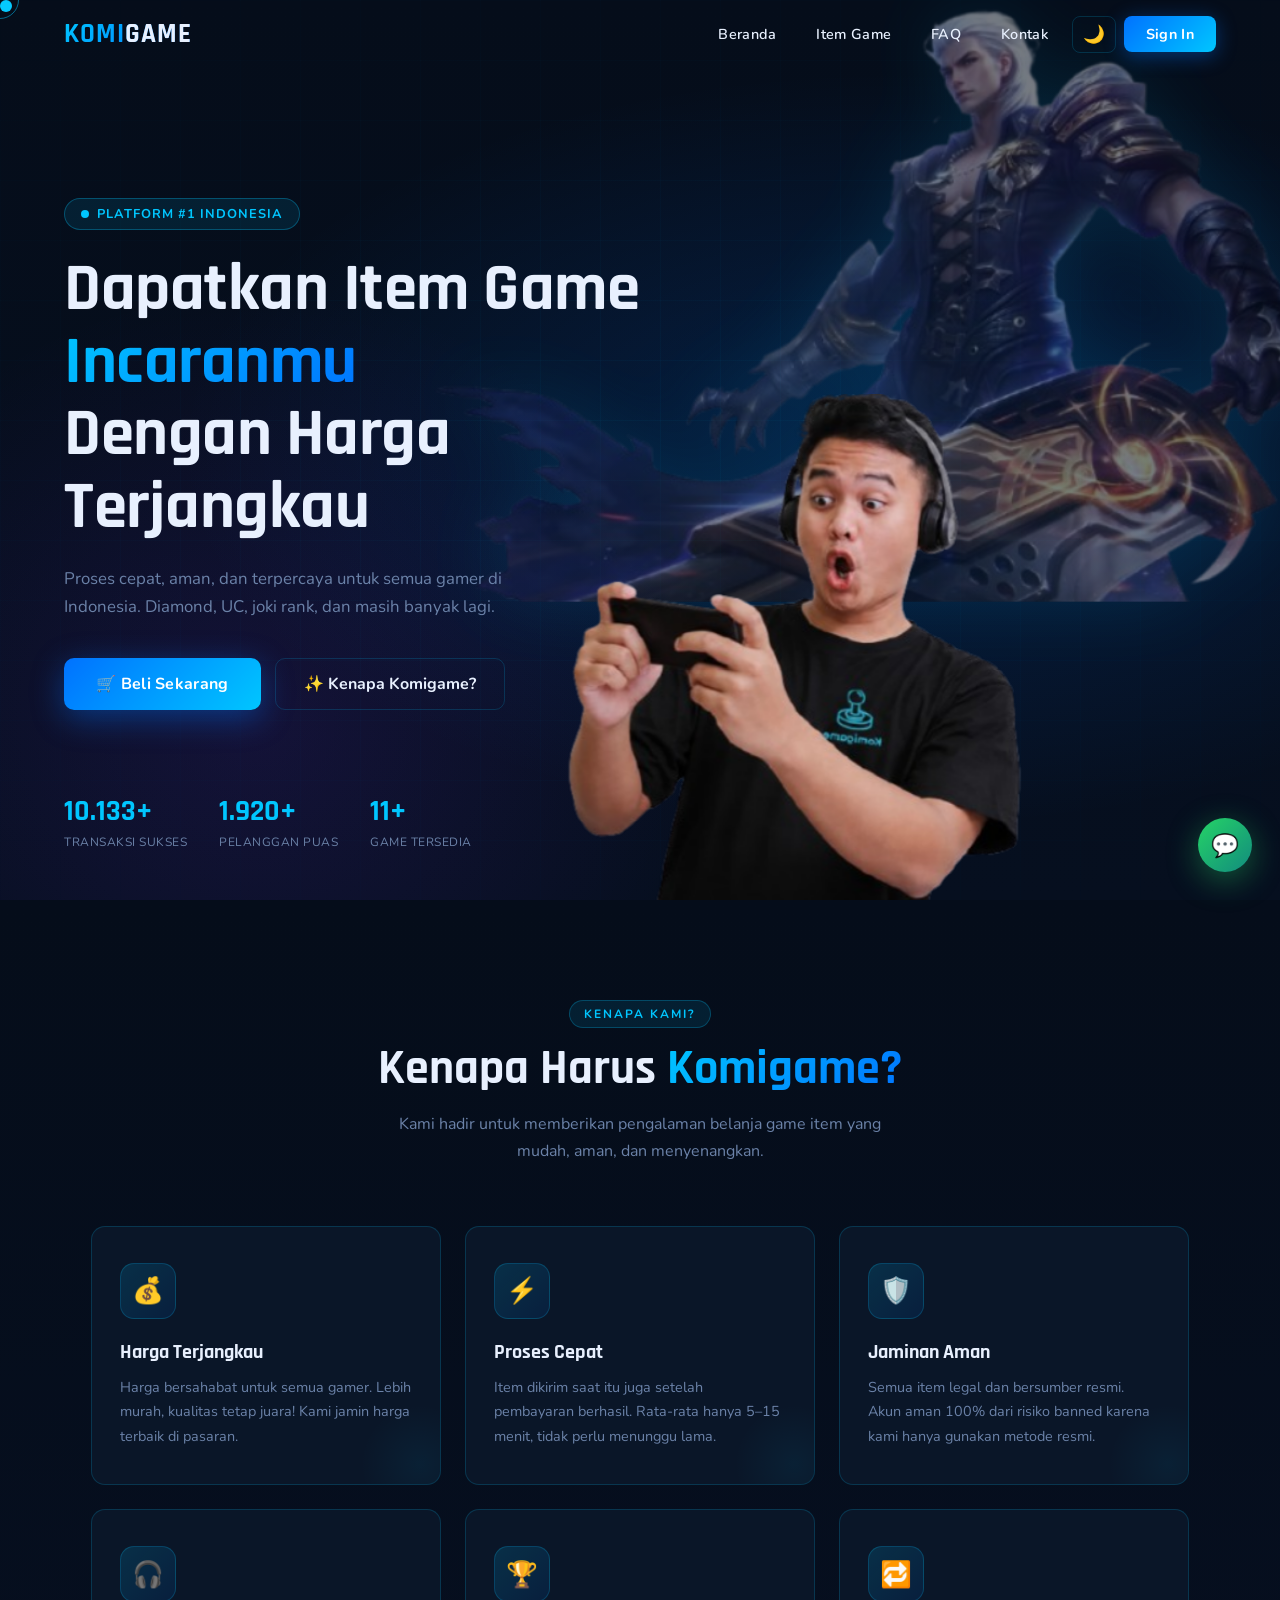
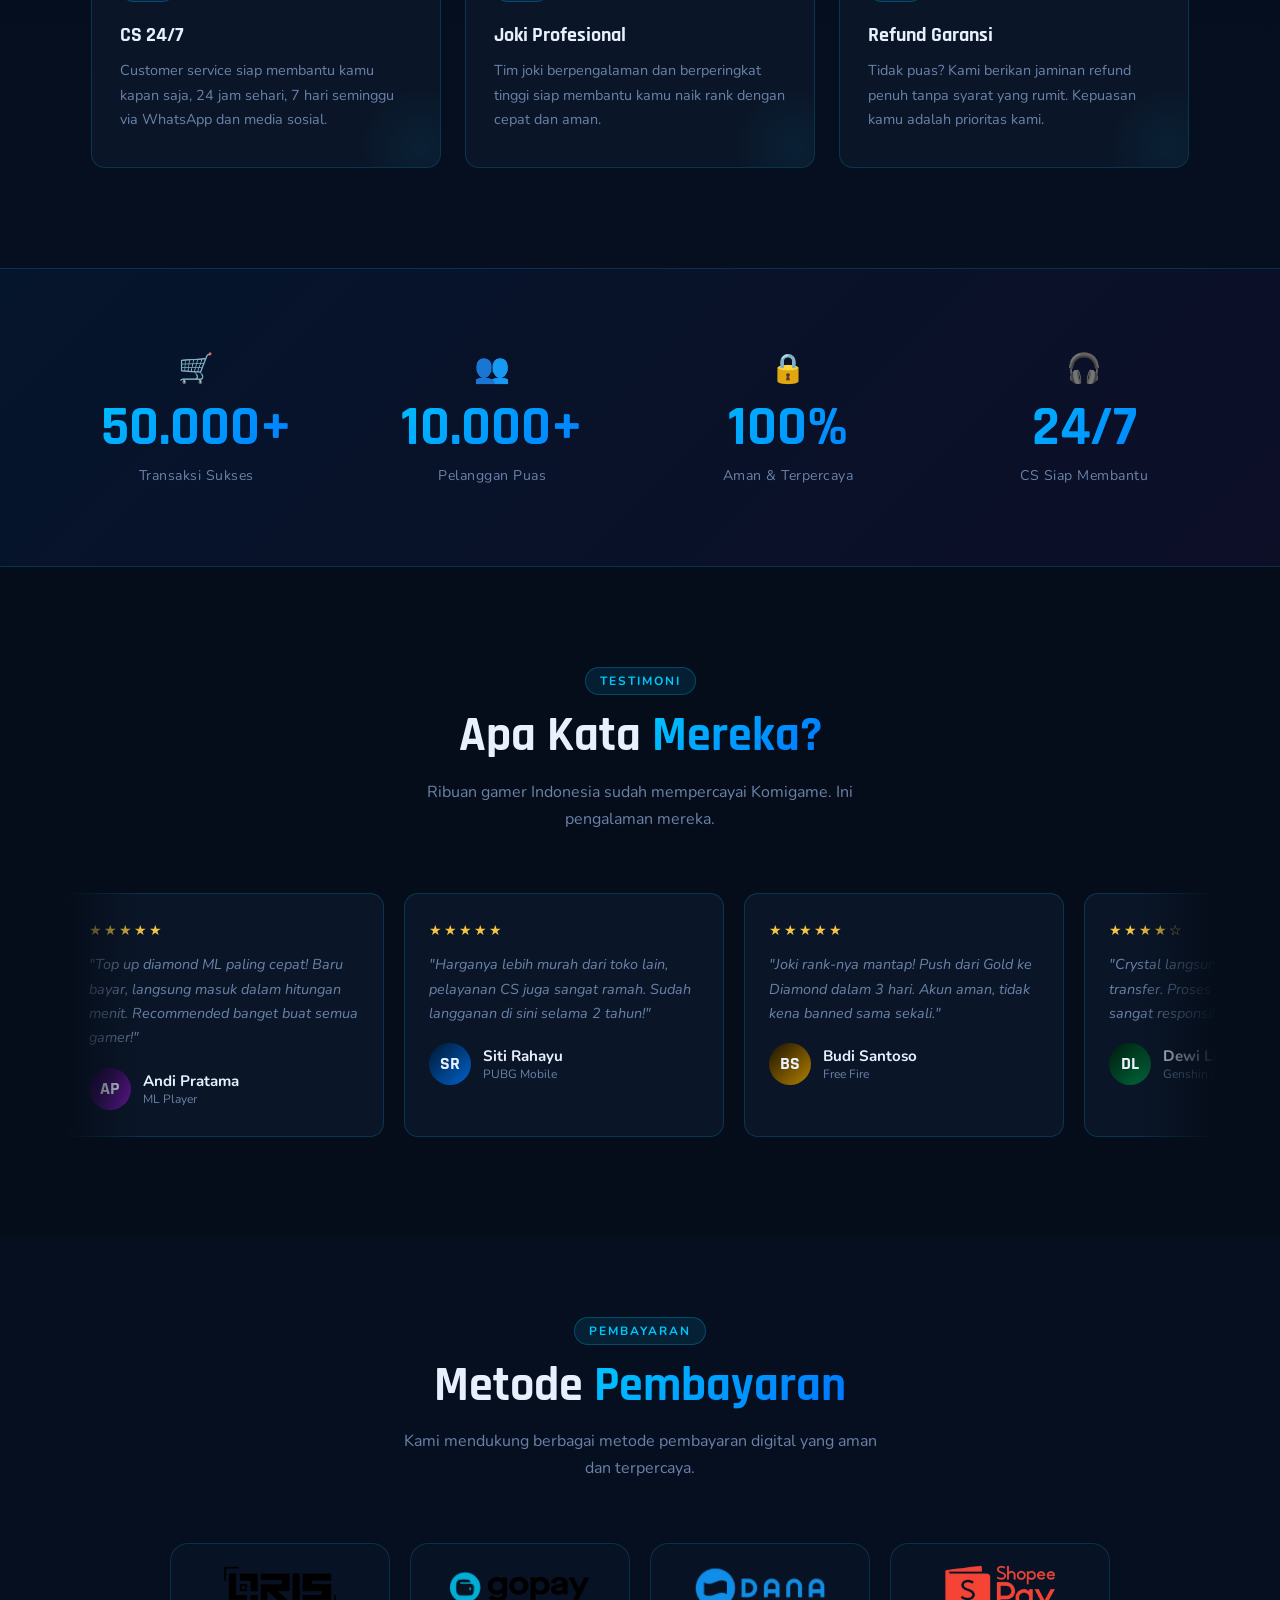
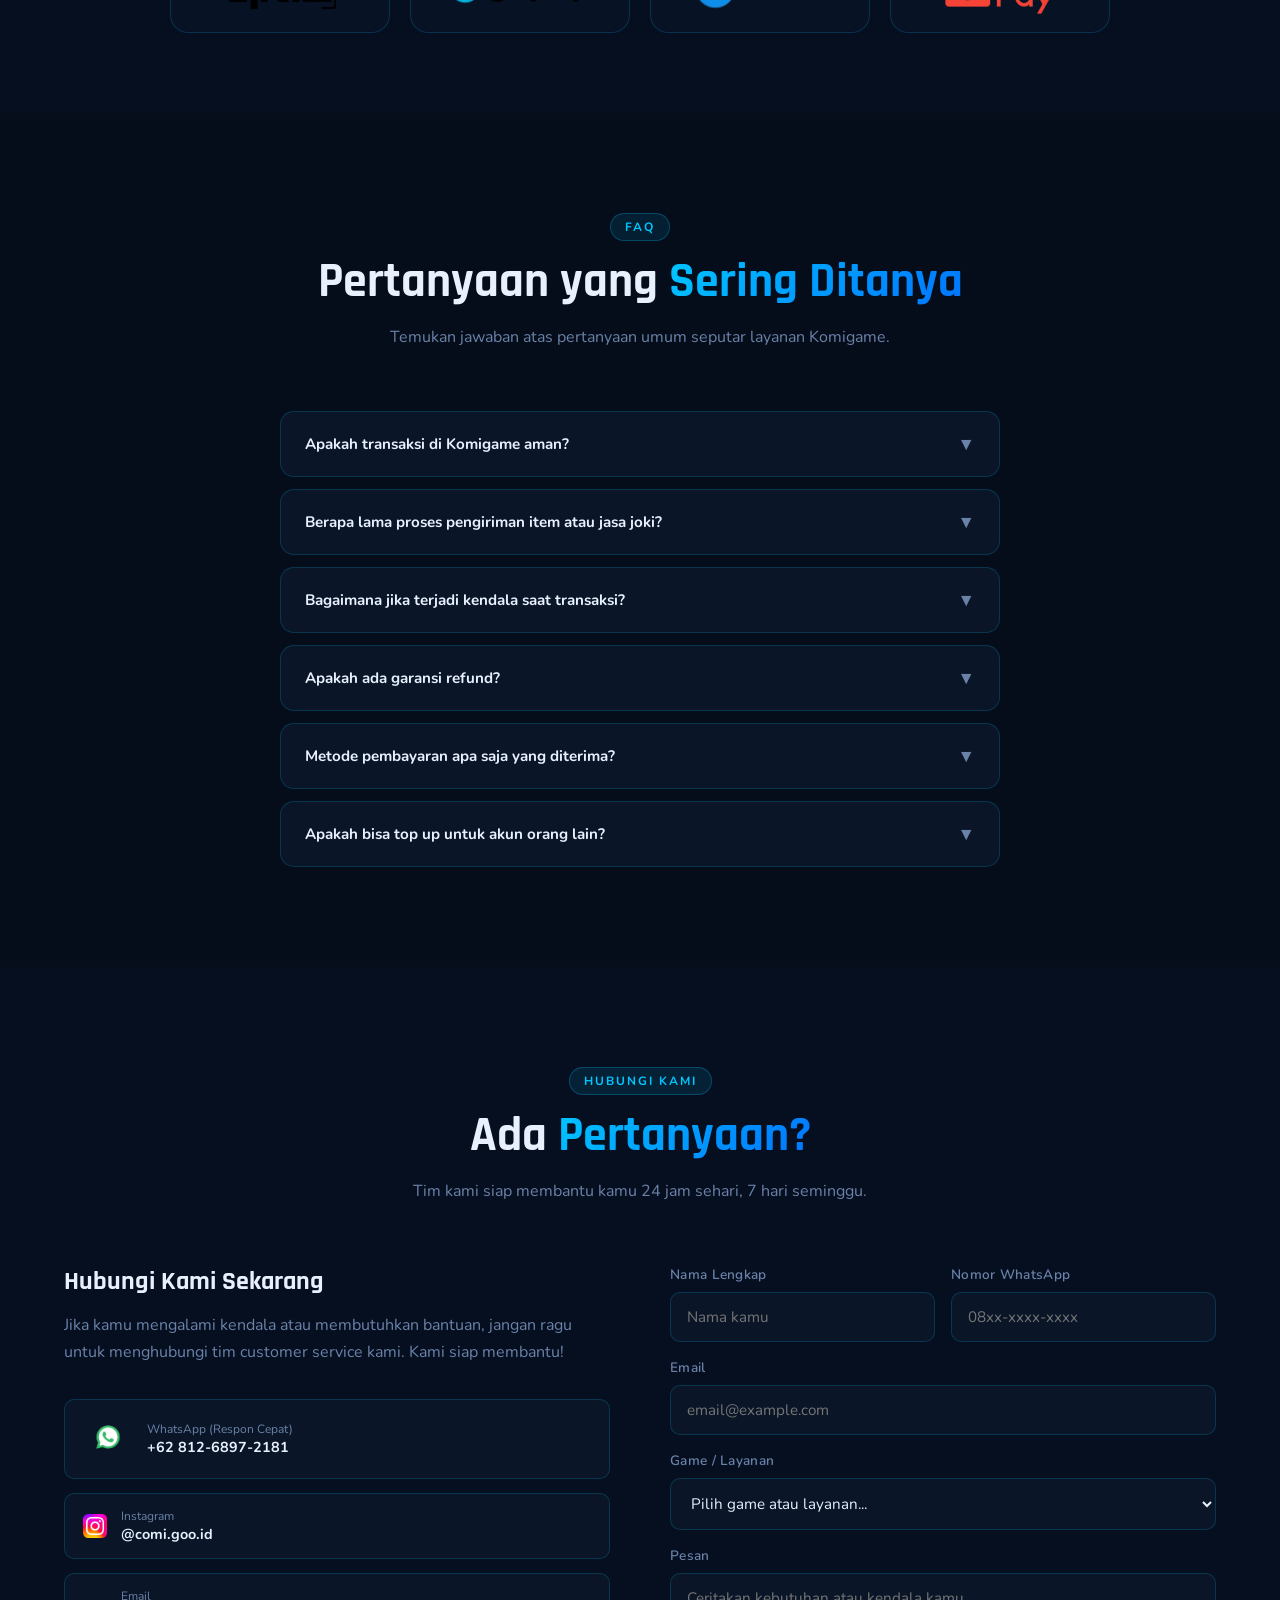
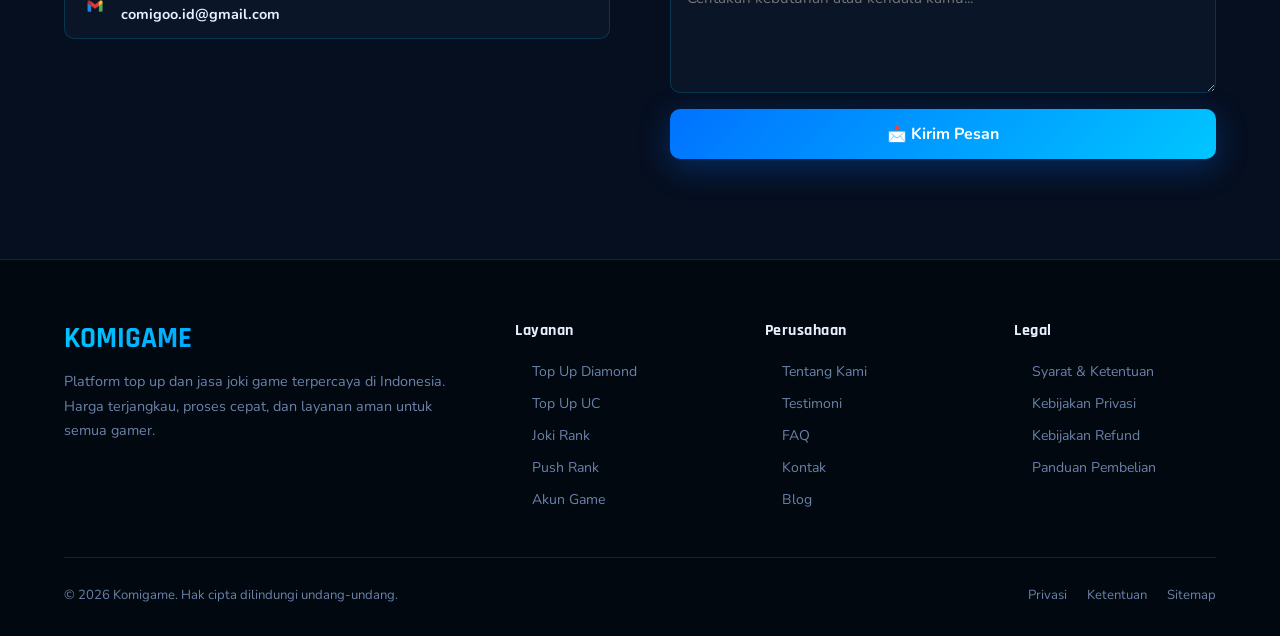
==== index.html @ a3c8cf4b "Add files via upload" ====
<!DOCTYPE html>
<html lang="id" data-theme="dark">
<head>
  <meta charset="UTF-8">
  <meta name="viewport" content="width=device-width, initial-scale=1.0">
  <title>Komigame — Item Game & Joki Terpercaya</title>
  <link rel="preconnect" href="https://fonts.googleapis.com">
  <link href="https://fonts.googleapis.com/css2?family=Rajdhani:wght@400;500;600;700&family=Nunito:wght@300;400;600;700;800&display=swap" rel="stylesheet">
  <link rel="stylesheet" href="style.css">
</head>
<body>

<!-- ─── LOADING SCREEN ─────────────────────────── -->
<div id="loader">
  <div class="loader-logo">KOMIGAME</div>
  <div class="loader-bar"><div class="loader-fill"></div></div>
  <p style="color:var(--text-muted);font-size:.8rem;letter-spacing:1px;">LOADING...</p>
</div>

<!-- ─── CUSTOM CURSOR ──────────────────────────── -->
<div class="cursor" id="cursor"></div>
<div class="cursor-ring" id="cursorRing"></div>

<!-- ─── NAVBAR ─────────────────────────────────── -->
<nav id="navbar">
  <a href="#hero" class="nav-brand">
    KOMI<span style="-webkit-text-fill-color:var(--text-primary)">GAME</span>
  </a>

  <!-- Desktop links -->
  <div class="nav-links">
    <a href="#hero">Beranda</a>
    <a href="#games">Item Game</a>
    <a href="#faq">FAQ</a>
    <a href="#contact">Kontak</a>
    <button class="theme-btn" id="themeBtn" title="Toggle tema">🌙</button>
    <a href="#contact" class="btn-nav">Sign In</a>
  </div>

  <!-- Mobile controls -->
  <div style="display:flex;align-items:center;gap:10px;">
    <button class="theme-btn" id="themeBtnMobile" style="display:none" title="Toggle tema">🌙</button>
    <button class="nav-toggle" id="navToggle" aria-label="Buka menu">
      <span></span>
      <span></span>
      <span></span>
    </button>
  </div>
</nav>

<!-- Mobile menu -->
<div class="mobile-menu" id="mobileMenu">
  <a href="#hero"    onclick="closeMobile()">Beranda</a>
  <a href="#games"   onclick="closeMobile()">Item Game</a>
  <a href="#faq"     onclick="closeMobile()">FAQ</a>
  <a href="#contact" onclick="closeMobile()">Kontak</a>
  <a href="#contact" onclick="closeMobile()" style="color:var(--accent);font-weight:800;">Sign In →</a>
</div>

<!-- ─── HERO ────────────────────────────────────── -->
<section id="hero">
  <div class="hero-bg"></div>
  <div class="hero-grid"></div>
  <div class="hero-particles" id="particles"></div>

  <div class="hero-content">
    <div class="hero-badge">Platform #1 Indonesia</div>
    <h1 class="hero-title">
      Dapatkan Item Game<br>
      <span class="line-accent">Incaranmu</span><br>
      Dengan Harga Terjangkau
    </h1>
    <p class="hero-desc">
      Proses cepat, aman, dan terpercaya untuk semua gamer di Indonesia.
      Diamond, UC, joki rank, dan masih banyak lagi.
    </p>
    <div class="hero-cta">
      <a href="#games"    class="btn-primary">🛒 Beli Sekarang</a>
      <a href="#features" class="btn-outline">✨ Kenapa Komigame?</a>
    </div>
  </div>

</div>

  <div class="hero-circle"></div>

  <!-- Hero Character -->
  <img src="artist_hero.png"
       alt="Hero Character"
       class="hero-character">

  <!-- Player -->
  <img src="hero_player.png"
       alt="Gaming Player"
       class="hero-player">

</div>

  <div class="hero-stats">
    <div class="hero-stat-item">
      <span class="hero-stat-num" id="cnt1">0</span>
      <span class="hero-stat-lbl">Transaksi Sukses</span>
    </div>
    <div class="hero-stat-item">
      <span class="hero-stat-num" id="cnt2">0</span>
      <span class="hero-stat-lbl">Pelanggan Puas</span>
    </div>
    <div class="hero-stat-item">
      <span class="hero-stat-num" id="cnt3">0</span>
      <span class="hero-stat-lbl">Game Tersedia</span>
    </div>
  </div>
</section>

<!-- ─── FEATURES ────────────────────────────────── -->
<section id="features">
  <div class="section-header reveal">
    <div class="section-tag">Kenapa Kami?</div>
    <h2 class="section-title">Kenapa Harus <span class="accent-word">Komigame?</span></h2>
    <p class="section-sub">Kami hadir untuk memberikan pengalaman belanja game item yang mudah, aman, dan menyenangkan.</p>
  </div>

  <div class="features-grid">
    <div class="feature-card reveal reveal-delay-1">
      <div class="feature-icon">💰</div>
      <h3>Harga Terjangkau</h3>
      <p>Harga bersahabat untuk semua gamer. Lebih murah, kualitas tetap juara! Kami jamin harga terbaik di pasaran.</p>
      <div class="card-glow"></div>
    </div>
    <div class="feature-card reveal reveal-delay-2">
      <div class="feature-icon">⚡</div>
      <h3>Proses Cepat</h3>
      <p>Item dikirim saat itu juga setelah pembayaran berhasil. Rata-rata hanya 5–15 menit, tidak perlu menunggu lama.</p>
      <div class="card-glow"></div>
    </div>
    <div class="feature-card reveal reveal-delay-3">
      <div class="feature-icon">🛡️</div>
      <h3>Jaminan Aman</h3>
      <p>Semua item legal dan bersumber resmi. Akun aman 100% dari risiko banned karena kami hanya gunakan metode resmi.</p>
      <div class="card-glow"></div>
    </div>
    <div class="feature-card reveal reveal-delay-1">
      <div class="feature-icon">🎧</div>
      <h3>CS 24/7</h3>
      <p>Customer service siap membantu kamu kapan saja, 24 jam sehari, 7 hari seminggu via WhatsApp dan media sosial.</p>
      <div class="card-glow"></div>
    </div>
    <div class="feature-card reveal reveal-delay-2">
      <div class="feature-icon">🏆</div>
      <h3>Joki Profesional</h3>
      <p>Tim joki berpengalaman dan berperingkat tinggi siap membantu kamu naik rank dengan cepat dan aman.</p>
      <div class="card-glow"></div>
    </div>
    <div class="feature-card reveal reveal-delay-3">
      <div class="feature-icon">🔁</div>
      <h3>Refund Garansi</h3>
      <p>Tidak puas? Kami berikan jaminan refund penuh tanpa syarat yang rumit. Kepuasan kamu adalah prioritas kami.</p>
      <div class="card-glow"></div>
    </div>
  </div>
</section>
<!-- ─── STATS ────────────────────────────────────── -->
<section id="stats">
  <div class="stats-grid">
    <div class="stat-item reveal">
      <span class="stat-icon">🛒</span>
      <span class="stat-num">50.000+</span>
      <span class="stat-lbl">Transaksi Sukses</span>
    </div>
    <div class="stat-item reveal reveal-delay-1">
      <span class="stat-icon">👥</span>
      <span class="stat-num">10.000+</span>
      <span class="stat-lbl">Pelanggan Puas</span>
    </div>
    <div class="stat-item reveal reveal-delay-2">
      <span class="stat-icon">🔒</span>
      <span class="stat-num">100%</span>
      <span class="stat-lbl">Aman & Terpercaya</span>
    </div>
    <div class="stat-item reveal reveal-delay-3">
      <span class="stat-icon">🎧</span>
      <span class="stat-num">24/7</span>
      <span class="stat-lbl">CS Siap Membantu</span>
    </div>
  </div>
</section>

<!-- ─── TESTIMONIALS ─────────────────────────────── -->
<section id="testimonials">
  <div class="section-header reveal">
    <div class="section-tag">Testimoni</div>
    <h2 class="section-title">Apa Kata <span class="accent-word">Mereka?</span></h2>
    <p class="section-sub">Ribuan gamer Indonesia sudah mempercayai Komigame. Ini pengalaman mereka.</p>
  </div>
  <div class="testi-track-wrap reveal">
    <div class="testi-track" id="testiTrack"></div>
  </div>
</section>

<!-- ─── PAYMENT ──────────────────────────────────── -->
<section id="payment">
  <div class="section-header reveal">
    <div class="section-tag">Pembayaran</div>
    <h2 class="section-title">Metode <span class="accent-word">Pembayaran</span></h2>
    <p class="section-sub">Kami mendukung berbagai metode pembayaran digital yang aman dan terpercaya.</p>
  </div>
  <div class="payment-grid reveal">

    <div class="payment-item">
        <img src="qris.png" alt="QRIS">
    </div>

    <div class="payment-item">
        <img src="gopay.png" alt="GoPay">
    </div>

    <div class="payment-item">
        <img src="dana.png" alt="DANA">
    </div>

    <div class="payment-item">
        <img src="shopee.png" alt="ShopeePay">
    </div>

</div>
</section>

<!-- ─── FAQ ──────────────────────────────────────── -->
<section id="faq">
  <div class="section-header reveal">
    <div class="section-tag">FAQ</div>
    <h2 class="section-title">Pertanyaan yang <span class="accent-word">Sering Ditanya</span></h2>
    <p class="section-sub">Temukan jawaban atas pertanyaan umum seputar layanan Komigame.</p>
  </div>
  <div class="faq-list reveal" id="faqList"></div>
</section>

<!-- ─── CONTACT ───────────────────────────────────── -->
<section id="contact">
  <div class="section-header reveal">
    <div class="section-tag">Hubungi Kami</div>
    <h2 class="section-title">Ada <span class="accent-word">Pertanyaan?</span></h2>
    <p class="section-sub">Tim kami siap membantu kamu 24 jam sehari, 7 hari seminggu.</p>
  </div>

  <div class="contact-wrap reveal">
    <div class="contact-info">
      <h3>Hubungi Kami Sekarang</h3>
      <p>Jika kamu mengalami kendala atau membutuhkan bantuan, jangan ragu untuk menghubungi tim customer service kami. Kami siap membantu!</p>
      <div class="contact-methods">
        <a href="https://wa.me/6281268972181" class="contact-method" target="_blank" rel="noopener">
          <div class="contact-method-icon">
            <img src="whatsapp.png" alt="WhatsApp">
        </div>
          <div class="contact-method-info">
            <span class="cm-lbl">WhatsApp (Respon Cepat)</span>
            <span class="cm-val">+62 812-6897-2181</span>
          </div>
        </a>
        <a href="https://instagram.com/comi.goo.id" class="contact-method" target="_blank" rel="noopener">
          <div class="contact-method-icon">
            <img src="insta.png" alt="insta">
        </div>
          <div class="contact-method-info">
            <span class="cm-lbl">Instagram</span>
            <span class="cm-val">@comi.goo.id</span>
          </div>
        </a>
        <a href="mailto:comigoo.id@gmail.com" class="contact-method">
          <div class="contact-method-icon">
            <img src="email.png" alt="insta">
        </div>
          <div class="contact-method-info">
            <span class="cm-lbl">Email</span>
            <span class="cm-val">comigoo.id@gmail.com</span>
          </div>
        </a>
      </div>
    </div>

    <form class="contact-form" id="contactForm" onsubmit="submitForm(event)">
      <div class="form-row">
        <div class="form-group">
          <label>Nama Lengkap</label>
          <input type="text" placeholder="Nama kamu" required>
        </div>
        <div class="form-group">
          <label>Nomor WhatsApp</label>
          <input type="tel" placeholder="08xx-xxxx-xxxx">
        </div>
      </div>
      <div class="form-group">
        <label>Email</label>
        <input type="email" placeholder="email@example.com" required>
      </div>
      <div class="form-group">
        <label>Game / Layanan</label>
        <select>
          <option value="">Pilih game atau layanan...</option>
          <option>Mobile Legends — Diamond</option>
          <option>PUBG Mobile — UC</option>
          <option>Free Fire — Diamond</option>
          <option>Genshin Impact — Crystal</option>
          <option>Valorant — VP</option>
          <option>Joki Rank</option>
          <option>Lainnya</option>
        </select>
      </div>
      <div class="form-group">
        <label>Pesan</label>
        <textarea placeholder="Ceritakan kebutuhan atau kendala kamu..."></textarea>
      </div>
      <button type="submit" class="form-submit">📩 Kirim Pesan</button>
      <div class="form-success" id="formSuccess">
        ✅ Pesan berhasil dikirim! Tim kami akan segera menghubungi kamu.
      </div>
    </form>
  </div>
</section>

<!-- ─── FOOTER ───────────────────────────────────── -->
<footer>
  <div class="footer-grid">
    <div>
      <span class="footer-brand-name">KOMIGAME</span>
      <p class="footer-desc">Platform top up dan jasa joki game terpercaya di Indonesia. Harga terjangkau, proses cepat, dan layanan aman untuk semua gamer.</p>
    </div>
    <div class="footer-col">
      <h4>Layanan</h4>
      <ul>
        <li><a href="#games">Top Up Diamond</a></li>
        <li><a href="#games">Top Up UC</a></li>
        <li><a href="#games">Joki Rank</a></li>
        <li><a href="#games">Push Rank</a></li>
        <li><a href="#games">Akun Game</a></li>
      </ul>
    </div>
    <div class="footer-col">
      <h4>Perusahaan</h4>
      <ul>
        <li><a href="#features">Tentang Kami</a></li>
        <li><a href="#testimonials">Testimoni</a></li>
        <li><a href="#faq">FAQ</a></li>
        <li><a href="#contact">Kontak</a></li>
        <li><a href="#">Blog</a></li>
      </ul>
    </div>
    <div class="footer-col">
      <h4>Legal</h4>
      <ul>
        <li><a href="#">Syarat & Ketentuan</a></li>
        <li><a href="#">Kebijakan Privasi</a></li>
        <li><a href="#">Kebijakan Refund</a></li>
        <li><a href="#">Panduan Pembelian</a></li>
      </ul>
    </div>
  </div>
  <div class="footer-bottom">
    <p class="footer-copy">© 2026 Komigame. Hak cipta dilindungi undang-undang.</p>
    <div class="footer-legal">
      <a href="#">Privasi</a>
      <a href="#">Ketentuan</a>
      <a href="#">Sitemap</a>
    </div>
  </div>
</footer>

<!-- ─── FLOAT WA BUTTON ──────────────────────────── -->
<a href="https://wa.me/621268972181" class="wa-float" target="_blank" rel="noopener" title="Chat WhatsApp">💬</a>

<script src="script.js"></script>
</body>
</html>
---- style.css ----
/* ─── RESET & BASE ─────────────────────────────── */
*, *::before, *::after { box-sizing: border-box; margin: 0; padding: 0; }
html { scroll-behavior: smooth; font-size: 16px; }

:root {
  --bg-base:      #050d1a;
  --bg-card:      #0a1628;
  --bg-glass:     rgba(10,22,40,0.72);
  --accent:       #00c6ff;
  --accent2:      #0072ff;
  --accent3:      #7b2ff7;
  --gold:         #f5c542;
  --text-primary: #e8f0fe;
  --text-muted:   #6b82a8;
  --border:       rgba(0,198,255,0.18);
  --radius:       14px;
  --nav-h:        68px;
  --shadow-glow:  0 0 40px rgba(0,198,255,0.18);
  --transition:   0.35s cubic-bezier(.4,0,.2,1);
}
[data-theme="light"] {
  --bg-base:      #e8f0fe;
  --bg-card:      #ffffff;
  --bg-glass:     rgba(255,255,255,0.8);
  --text-primary: #0a1628;
  --text-muted:   #4a5568;
  --border:       rgba(0,114,255,0.2);
}

body {
  background: var(--bg-base);
  color: var(--text-primary);
  font-family: 'Nunito', sans-serif;
  overflow-x: hidden;
  transition: background var(--transition), color var(--transition);
}

/* ─── LOADING SCREEN ───────────────────────────── */
#loader {
  position: fixed; inset: 0; z-index: 9999;
  background: var(--bg-base);
  display: flex; flex-direction: column;
  align-items: center; justify-content: center;
  gap: 20px;
  transition: opacity 0.6s ease, visibility 0.6s ease;
}
#loader.done { opacity: 0; visibility: hidden; }
.loader-logo {
  font-family: 'Rajdhani', sans-serif;
  font-size: 2.8rem; font-weight: 700;
  background: linear-gradient(135deg, var(--accent), var(--accent2), var(--accent3));
  -webkit-background-clip: text; -webkit-text-fill-color: transparent;
  letter-spacing: 2px;
}
.loader-bar { width: 200px; height: 3px; background: var(--border); border-radius: 99px; overflow: hidden; }
.loader-fill {
  height: 100%;
  background: linear-gradient(90deg, var(--accent2), var(--accent));
  border-radius: 99px;
  animation: fill-bar 1.8s ease forwards;
}
@keyframes fill-bar { from { width: 0; } to { width: 100%; } }

/* ─── CURSOR ───────────────────────────────────── */
.cursor {
  width: 12px; height: 12px;
  background: var(--accent);
  border-radius: 50%;
  position: fixed; top: 0; left: 0;
  pointer-events: none; z-index: 8888;
  transition: transform 0.15s ease;
  mix-blend-mode: screen;
}
.cursor-ring {
  width: 38px; height: 38px;
  border: 1.5px solid rgba(0,198,255,0.5);
  border-radius: 50%;
  position: fixed; top: 0; left: 0;
  pointer-events: none; z-index: 8887;
  transition: transform 0.4s ease, width 0.3s ease, height 0.3s ease;
}
@media (hover: none) { .cursor, .cursor-ring { display: none; } }

/* ─── NAVBAR ───────────────────────────────────── */
nav {
  position: fixed; top: 0; left: 0; right: 0;
  height: var(--nav-h); z-index: 1000;
  display: flex; align-items: center;
  padding: 0 5%;
  background: transparent;
  transition: background var(--transition), backdrop-filter var(--transition), box-shadow var(--transition);
}
nav.scrolled {
  background: var(--bg-glass);
  backdrop-filter: blur(20px);
  box-shadow: 0 1px 0 var(--border);
}
.nav-brand {
  font-family: 'Rajdhani', sans-serif;
  font-size: 1.7rem; font-weight: 700;
  background: linear-gradient(135deg, var(--accent), var(--accent2));
  -webkit-background-clip: text; -webkit-text-fill-color: transparent;
  text-decoration: none; letter-spacing: 1px; margin-right: auto;
}
.nav-links { display: flex; align-items: center; gap: 8px; }
.nav-links a {
  color: var(--text-primary); text-decoration: none;
  padding: 8px 16px; border-radius: 8px;
  font-weight: 600; font-size: .9rem; letter-spacing: .3px;
  transition: background var(--transition), color var(--transition);
}
.nav-links a:hover { background: rgba(0,198,255,0.1); color: var(--accent); }
.btn-nav {
  background: linear-gradient(135deg, var(--accent2), var(--accent));
  color: #fff !important; border-radius: 8px;
  padding: 8px 22px !important; font-weight: 700 !important;
  box-shadow: 0 4px 20px rgba(0,114,255,0.4);
  transition: transform var(--transition), box-shadow var(--transition) !important;
}
.btn-nav:hover { transform: translateY(-2px); box-shadow: 0 8px 30px rgba(0,114,255,0.5) !important; background: rgba(0,0,0,0) !important; }
.nav-toggle {
  display: none; flex-direction: column; gap: 5px;
  background: none; border: none; cursor: pointer; padding: 4px;
}
.nav-toggle span {
  width: 24px; height: 2px;
  background: var(--text-primary); border-radius: 2px;
  transition: transform var(--transition), opacity var(--transition);
}
.theme-btn {
  background: none; border: 1.5px solid var(--border);
  border-radius: 8px; cursor: pointer; padding: 7px 10px;
  color: var(--text-primary); font-size: 1.1rem;
  transition: border-color var(--transition), background var(--transition);
}
.theme-btn:hover { border-color: var(--accent); background: rgba(0,198,255,0.08); }
.mobile-menu {
  display: none; position: fixed;
  top: var(--nav-h); left: 0; right: 0;
  background: var(--bg-glass); backdrop-filter: blur(20px);
  border-bottom: 1px solid var(--border);
  flex-direction: column; padding: 16px 5%;
  gap: 4px; z-index: 999;
}
.mobile-menu.open { display: flex; }
.mobile-menu a {
  color: var(--text-primary); text-decoration: none;
  padding: 12px 16px; border-radius: 8px;
  font-weight: 600; font-size: .95rem;
  transition: background var(--transition), color var(--transition);
}
.mobile-menu a:hover { background: rgba(0,198,255,0.1); color: var(--accent); }

/* ─── HERO ─────────────────────────────────────── */
#hero {
  min-height: 100vh;
  display: flex; align-items: center;
  position: relative; overflow: hidden;
  padding: var(--nav-h) 5% 60px;
}
.hero-bg {
  position: absolute; inset: 0;
  background:
    radial-gradient(ellipse 80% 60% at 70% 50%, rgba(0,114,255,0.18) 0%, transparent 70%),
    radial-gradient(ellipse 60% 80% at 20% 80%, rgba(123,47,247,0.12) 0%, transparent 60%),
    linear-gradient(180deg, #050d1a 0%, #060f1f 100%);
  z-index: 0;
}
.hero-grid {
  position: absolute; inset: 0; z-index: 0;
  background-image:
    linear-gradient(rgba(0,198,255,0.04) 1px, transparent 1px),
    linear-gradient(90deg, rgba(0,198,255,0.04) 1px, transparent 1px);
  background-size: 60px 60px;
  mask-image: radial-gradient(ellipse 80% 70% at 50% 50%, black, transparent);
}
.hero-particles { position: absolute; inset: 0; z-index: 0; overflow: hidden; }
.hero-particles span {
  position: absolute; width: 2px; height: 2px;
  background: var(--accent); border-radius: 50%;
  animation: float-particle linear infinite;
  opacity: 0;
}
@keyframes float-particle {
  0%   { transform: translateY(100vh) translateX(0); opacity: 0; }
  10%  { opacity: 1; }
  90%  { opacity: 0.6; }
  100% { transform: translateY(-10vh) translateX(30px); opacity: 0; }
}
.hero-content {
  position: relative; z-index: 2;
  max-width: 600px;
  animation: slide-up 0.8s ease 2.2s both;
}
.hero-badge {
  display: inline-flex; align-items: center; gap: 8px;
  background: rgba(0,198,255,0.1); border: 1px solid rgba(0,198,255,0.3);
  border-radius: 99px; padding: 6px 16px;
  font-size: .8rem; font-weight: 700; letter-spacing: 1px;
  color: var(--accent); text-transform: uppercase; margin-bottom: 24px;
}
.hero-badge::before {
  content: ''; width: 8px; height: 8px;
  background: var(--accent); border-radius: 50%;
  animation: pulse-dot 2s infinite;
}
@keyframes pulse-dot {
  0%, 100% { box-shadow: 0 0 0 0 rgba(0,198,255,0.6); }
  50% { box-shadow: 0 0 0 6px rgba(0,198,255,0); }
}
.hero-title {
  font-family: 'Rajdhani', sans-serif;
  font-size: clamp(2.4rem, 6vw, 4.2rem);
  font-weight: 700; line-height: 1.08;
  margin-bottom: 20px; letter-spacing: -0.5px;
}
.hero-title .line-accent {
  background: linear-gradient(135deg, var(--accent), var(--accent2));
  -webkit-background-clip: text; -webkit-text-fill-color: transparent;
}
.hero-desc {
  color: var(--text-muted); font-size: 1.05rem;
  line-height: 1.7; margin-bottom: 36px; max-width: 480px;
}
.hero-cta { display: flex; gap: 14px; flex-wrap: wrap; }
.btn-primary {
  background: linear-gradient(135deg, var(--accent2), var(--accent));
  color: #fff; text-decoration: none; border: none; cursor: pointer;
  padding: 14px 32px; border-radius: 10px;
  font-weight: 700; font-size: 1rem; letter-spacing: .3px;
  display: inline-flex; align-items: center; gap: 8px;
  box-shadow: 0 8px 32px rgba(0,114,255,0.4);
  transition: transform var(--transition), box-shadow var(--transition);
  position: relative; overflow: hidden;
}
.btn-primary::after {
  content: ''; position: absolute; inset: 0;
  background: linear-gradient(135deg, rgba(255,255,255,0.15), transparent);
  opacity: 0; transition: opacity var(--transition);
}
.btn-primary:hover { transform: translateY(-3px); box-shadow: 0 16px 48px rgba(0,114,255,0.5); }
.btn-primary:hover::after { opacity: 1; }
.btn-outline {
  background: transparent; color: var(--text-primary); cursor: pointer;
  padding: 14px 28px; border-radius: 10px;
  font-weight: 700; font-size: 1rem; text-decoration: none;
  border: 1.5px solid var(--border);
  display: inline-flex; align-items: center; gap: 8px;
  transition: border-color var(--transition), background var(--transition), transform var(--transition);
}
.btn-outline:hover { border-color: var(--accent); background: rgba(0,198,255,0.08); transform: translateY(-2px); }
/* ─── HERO VISUAL ───────────────────────── */

.hero-visual{
    position:absolute;
    right:0;
    top:50%;
    transform:translateY(-50%);
    width:55%;
    height:100%;
    z-index:1;
    pointer-events:none;
}

/* CHARACTER BACKGROUND */
.hero-character{
    position:absolute;
    right:-120px;
    bottom:-10px;
    transform:translateY(-50%);
    width:1100px;
    opacity:.45;
    z-index:1;
            filter:
      drop-shadow(0 0 35px rgba(0,198,255,.25));

    animation:floatPlayer 4s ease-in-out infinite;
}

.hero-player{
    position:absolute;
    right:1px;
    bottom:0px;
    width:900px;
    z-index:5;
    transform: scaleX(-1);
}

/* GLOW */
.hero-visual::before{
    content:'';
    position:absolute;
    width:700px;
    height:700px;
    border-radius:50%;
    right:0;
    top:50%;
    transform:translateY(-50%);
    background:
      radial-gradient(circle,
      rgba(0,114,255,.2),
      transparent 70%);
}

/* ANIMATION */
@keyframes floatPlayer{
    0%,100%{
        transform:translateY(0);
    }
    50%{
        transform:translateY(-10px);
    }
}

@keyframes floatHero{
    0%,100%{
        transform:translateY(-50%);
    }
    50%{
        transform:translateY(calc(-50% - 10px));
    }
}
.hero-orb {
  width: min(520px, 50vw); height: min(520px, 50vw);
  border-radius: 50%;
  background: radial-gradient(circle at 35% 35%,
    rgba(0,198,255,0.22) 0%, rgba(0,114,255,0.12) 50%, transparent 75%);
  border: 1px solid rgba(0,198,255,0.12);
  position: relative; display: flex; align-items: center; justify-content: center;
}
.hero-orb::before, .hero-orb::after {
  content: ''; position: absolute; border-radius: 50%;
  border: 1px solid rgba(0,198,255,0.08);
  animation: spin linear infinite;
}
.hero-orb::before { inset: -30px; animation-duration: 20s; }
.hero-orb::after  { inset: -60px; animation-duration: 35s; animation-direction: reverse; }
@keyframes spin { to { transform: rotate(360deg); } }
@keyframes float-hero { 0%,100% { transform: translateY(-50%) translateY(0); } 50% { transform: translateY(-50%) translateY(-18px); } }
.hero-icon-center { font-size: clamp(4rem, 8vw, 7rem); }
.hero-stats {
  position: absolute; bottom: 48px; left: 5%;
  display: flex; gap: 32px; z-index: 2;
  animation: slide-up 0.8s ease 2.5s both;
}
.hero-stat-item { text-align: left; }
.hero-stat-num {
  font-family: 'Rajdhani', sans-serif;
  font-size: 1.8rem; font-weight: 700; color: var(--accent);
  display: block;
}
.hero-stat-lbl { color: var(--text-muted); font-size: .75rem; letter-spacing: .5px; text-transform: uppercase; }

/* ─── SECTION BASE ─────────────────────────────── */
section { padding: 100px 5%; }
.section-header { text-align: center; margin-bottom: 60px; }
.section-tag {
  display: inline-block; font-size: .75rem; font-weight: 700;
  letter-spacing: 2px; text-transform: uppercase;
  color: var(--accent); background: rgba(0,198,255,0.1);
  border: 1px solid rgba(0,198,255,0.25);
  padding: 5px 14px; border-radius: 99px; margin-bottom: 14px;
}
.section-title {
  font-family: 'Rajdhani', sans-serif;
  font-size: clamp(1.9rem, 4vw, 3rem);
  font-weight: 700; line-height: 1.15;
  margin-bottom: 14px;
}
.section-sub { color: var(--text-muted); font-size: 1rem; max-width: 500px; margin: 0 auto; line-height: 1.7; }
.accent-word {
  background: linear-gradient(135deg, var(--accent), var(--accent2));
  -webkit-background-clip: text; -webkit-text-fill-color: transparent;
}

/* ─── FEATURES ─────────────────────────────────── */
#features { background: linear-gradient(180deg, var(--bg-base) 0%, #060f20 100%); }
.features-grid { display: grid; grid-template-columns: repeat(auto-fit, minmax(260px, 350px)); gap: 24px;justify-content: center; }
.feature-card {
  background: var(--bg-card); border: 1px solid var(--border);
  border-radius: var(--radius); padding: 36px 28px;
  position: relative; overflow: hidden;
  transition: transform var(--transition), box-shadow var(--transition), border-color var(--transition);
  cursor: default;
}
.feature-card::before {
  content: ''; position: absolute;
  top: 0; left: 0; right: 0; height: 2px;
  background: linear-gradient(90deg, transparent, var(--accent), transparent);
  opacity: 0; transition: opacity var(--transition);
}
.feature-card:hover { transform: translateY(-8px); box-shadow: var(--shadow-glow); border-color: rgba(0,198,255,0.3); }
.feature-card:hover::before { opacity: 1; }
.feature-icon {
  width: 56px; height: 56px; border-radius: 14px;
  display: flex; align-items: center; justify-content: center;
  font-size: 1.6rem; margin-bottom: 20px;
  background: linear-gradient(135deg, rgba(0,198,255,0.15), rgba(0,114,255,0.1));
  border: 1px solid rgba(0,198,255,0.2);
}
.feature-card h3 { font-family: 'Rajdhani', sans-serif; font-size: 1.25rem; font-weight: 700; margin-bottom: 10px; }
.feature-card p { color: var(--text-muted); font-size: .9rem; line-height: 1.7; }
.feature-card .card-glow {
  position: absolute; bottom: -40px; right: -40px;
  width: 120px; height: 120px; border-radius: 50%;
  background: radial-gradient(circle, rgba(0,198,255,0.06), transparent 70%);
  pointer-events: none;
}

/* ─── GAMES / SERVICES ─────────────────────────── */
#games { background: #060f20; }
.games-grid { display: grid; grid-template-columns: repeat(auto-fill, minmax(200px, 1fr)); gap: 20px; }
.game-card {
  background: var(--bg-card); border: 1px solid var(--border);
  border-radius: var(--radius); overflow: hidden;
  transition: transform var(--transition), box-shadow var(--transition);
  cursor: pointer; position: relative;
}
.game-card:hover { transform: translateY(-6px) scale(1.02); box-shadow: 0 20px 60px rgba(0,0,0,0.5), 0 0 40px rgba(0,198,255,0.1); }
.game-thumb {
  height: 130px;
  display: flex; align-items: center; justify-content: center;
  font-size: 3.5rem; position: relative; overflow: hidden;
}
.game-card:nth-child(1) .game-thumb { background: linear-gradient(135deg, #1a0533, #6b1aa0); }
.game-card:nth-child(2) .game-thumb { background: linear-gradient(135deg, #001833, #0062cc); }
.game-card:nth-child(3) .game-thumb { background: linear-gradient(135deg, #1a1200, #b38000); }
.game-card:nth-child(4) .game-thumb { background: linear-gradient(135deg, #001a0c, #006b3c); }
.game-card:nth-child(5) .game-thumb { background: linear-gradient(135deg, #1a0000, #cc1a00); }
.game-card:nth-child(6) .game-thumb { background: linear-gradient(135deg, #00101a, #005c8a); }
.game-thumb-overlay {
  position: absolute; inset: 0;
  background: linear-gradient(180deg, transparent 50%, rgba(0,0,0,0.6));
}
.game-badge {
  position: absolute; top: 10px; right: 10px;
  background: linear-gradient(135deg, var(--accent2), var(--accent));
  color: #fff; font-size: .65rem; font-weight: 800;
  padding: 3px 8px; border-radius: 5px; letter-spacing: .5px; text-transform: uppercase;
}
.game-info { padding: 16px 18px 18px; }
.game-name { font-family: 'Rajdhani', sans-serif; font-size: 1.05rem; font-weight: 700; margin-bottom: 6px; }
.game-meta { display: flex; justify-content: space-between; align-items: center; }
.game-type { color: var(--text-muted); font-size: .78rem; }
.game-price { color: var(--accent); font-weight: 700; font-size: .85rem; }

/* ─── STATS ─────────────────────────────────────── */
#stats {
  padding: 80px 5%;
  background: linear-gradient(135deg, rgba(0,114,255,0.08) 0%, rgba(123,47,247,0.06) 100%);
  border-top: 1px solid var(--border); border-bottom: 1px solid var(--border);
}
.stats-grid { display: grid; grid-template-columns: repeat(auto-fit, minmax(180px, 1fr)); gap: 32px; }
.stat-item { text-align: center; }
.stat-num {
  font-family: 'Rajdhani', sans-serif;
  font-size: clamp(2.2rem, 5vw, 3.5rem);
  font-weight: 700;
  background: linear-gradient(135deg, var(--accent), var(--accent2));
  -webkit-background-clip: text; -webkit-text-fill-color: transparent;
  display: block; line-height: 1; margin-bottom: 8px;
}
.stat-lbl { color: var(--text-muted); font-size: .88rem; letter-spacing: .5px; }
.stat-icon { font-size: 1.8rem; margin-bottom: 12px; display: block; }

/* ─── TESTIMONIALS ─────────────────────────────── */
#testimonials { background: var(--bg-base); }
.testi-track-wrap { overflow: hidden; position: relative; }
.testi-track-wrap::before, .testi-track-wrap::after {
  content: ''; position: absolute; top: 0; bottom: 0; width: 80px; z-index: 2; pointer-events: none;
}
.testi-track-wrap::before { left: 0; background: linear-gradient(90deg, var(--bg-base), transparent); }
.testi-track-wrap::after  { right: 0; background: linear-gradient(270deg, var(--bg-base), transparent); }
.testi-track {
  display: flex; gap: 20px;
  animation: scroll-testi 38s linear infinite;
  width: max-content;
}
.testi-track:hover { animation-play-state: paused; }
@keyframes scroll-testi { from { transform: translateX(0); } to { transform: translateX(-50%); } }
.testi-card {
  min-width: 300px; max-width: 320px;
  background: var(--bg-card); border: 1px solid var(--border);
  border-radius: var(--radius); padding: 26px 24px;
  flex-shrink: 0; position: relative;
  transition: border-color var(--transition);
}
.testi-card:hover { border-color: rgba(0,198,255,0.3); }
.testi-stars { color: var(--gold); font-size: .9rem; margin-bottom: 12px; letter-spacing: 2px; }
.testi-text { color: var(--text-muted); font-size: .9rem; line-height: 1.7; margin-bottom: 18px; font-style: italic; }
.testi-author { display: flex; align-items: center; gap: 12px; }
.testi-avatar {
  width: 42px; height: 42px; border-radius: 50%;
  display: flex; align-items: center; justify-content: center;
  font-size: 1.1rem; font-weight: 700; font-family: 'Rajdhani', sans-serif;
  flex-shrink: 0;
}
.av1 { background: linear-gradient(135deg, #1a0533, #6b1aa0); }
.av2 { background: linear-gradient(135deg, #001833, #0062cc); }
.av3 { background: linear-gradient(135deg, #1a1200, #b38000); }
.av4 { background: linear-gradient(135deg, #001a0c, #006b3c); }
.av5 { background: linear-gradient(135deg, #1a0000, #cc1a00); }
.av6 { background: linear-gradient(135deg, #00101a, #005c8a); }
.av7 { background: linear-gradient(135deg, #1a0033, #7b2ff7); }
.av8 { background: linear-gradient(135deg, #001a1a, #007a7a); }
.testi-name { font-weight: 700; font-size: .95rem; }
.testi-role { color: var(--text-muted); font-size: .75rem; }

/* ─── PAYMENT ──────────────────────────────────── */
#payment { background: #060f20; padding: 80px 5%; }
.payment-grid {
  display: flex; flex-wrap: wrap; justify-content: center; align-items: center;
  gap: 20px; margin-top: 40px;
}
.payment-item {
  background: var(--bg-card); border: 1px solid var(--border);
  border-radius: 12px; padding: 18px 28px;
  font-family: 'Rajdhani', sans-serif; font-size: 1.25rem; font-weight: 700;
  letter-spacing: 1px; cursor: default;
  transition: transform var(--transition), box-shadow var(--transition), border-color var(--transition);
  display: flex; align-items: center; gap: 10px;
}
/* PAYMENT IMAGE */

.payment-item{
    width:220px;
    height:90px;

    display:flex;
    align-items:center;
    justify-content:center;
    gap:12px;

    background:rgba(10,20,40,.7);

    border:1px solid rgba(0,198,255,.18);

    border-radius:18px;

    transition:.3s ease;

    overflow:hidden;

    backdrop-filter:blur(10px);
}

.payment-item img{
    width:140px;
    object-fit:contain;

    transition:.3s ease;
}

/* HOVER */

.payment-item:hover{
    transform:translateY(-6px);

    border-color:#00c6ff;

    box-shadow:
      0 0 25px rgba(0,198,255,.25);
}

.payment-item:hover img{
    transform:scale(1.05);
}

/* ─── FAQ ───────────────────────────────────────── */
#faq { background: var(--bg-base); }
.faq-list { max-width: 720px; margin: 0 auto; display: flex; flex-direction: column; gap: 12px; }
.faq-item {
  background: var(--bg-card); border: 1px solid var(--border);
  border-radius: var(--radius); overflow: hidden;
  transition: border-color var(--transition);
}
.faq-item.open { border-color: rgba(0,198,255,0.3); }
.faq-q {
  padding: 20px 24px; cursor: pointer;
  display: flex; justify-content: space-between; align-items: center;
  font-weight: 700; font-size: .95rem; gap: 12px;
  transition: color var(--transition);
  user-select: none;
}
.faq-q:hover { color: var(--accent); }
.faq-chevron { color: var(--text-muted); transition: transform var(--transition); font-size: 1.1rem; flex-shrink: 0; }
.faq-item.open .faq-chevron { transform: rotate(180deg); color: var(--accent); }
.faq-a {
  max-height: 0; overflow: hidden;
  transition: max-height 0.4s ease, padding 0.4s ease;
  color: var(--text-muted); font-size: .9rem; line-height: 1.7;
  padding: 0 24px;
}
.faq-item.open .faq-a { max-height: 300px; padding: 0 24px 20px; }

/* ─── CONTACT ──────────────────────────────────── */
#contact { background: #060f20; }
.contact-wrap { display: grid; grid-template-columns: 1fr 1fr; gap: 60px; align-items: start; }
.contact-info h3 { font-family: 'Rajdhani', sans-serif; font-size: 1.6rem; font-weight: 700; margin-bottom: 14px; }
.contact-info p { color: var(--text-muted); line-height: 1.7; margin-bottom: 32px; }
.contact-methods { display: flex; flex-direction: column; gap: 14px; }
.contact-method {
  display: flex; align-items: center; gap: 14px;
  background: var(--bg-card); border: 1px solid var(--border);
  border-radius: 10px; padding: 14px 18px;
  text-decoration: none; color: var(--text-primary);
  transition: border-color var(--transition), transform var(--transition);
}
.contact-method:hover { border-color: rgba(0,198,255,0.3); transform: translateX(4px); }
.contact-method-icon img{
    width:24px;
    height:24px;

    object-fit:contain;

    display:block;
}.contact-method-icon img[src*="whatsapp"]{
    width:50px;
    height:50px;
}
.contact-method-info span { display: block; }
.contact-method-info .cm-lbl { font-size: .75rem; color: var(--text-muted); }
.contact-method-info .cm-val { font-weight: 700; font-size: .9rem; }
.contact-form { display: flex; flex-direction: column; gap: 16px; }
.form-group { display: flex; flex-direction: column; gap: 8px; }
.form-group label { font-size: .85rem; font-weight: 600; color: var(--text-muted); letter-spacing: .3px; }
.form-group input, .form-group textarea, .form-group select {
  background: var(--bg-card); border: 1px solid var(--border);
  border-radius: 10px; padding: 14px 16px;
  color: var(--text-primary); font-family: 'Nunito', sans-serif;
  font-size: .95rem; outline: none;
  transition: border-color var(--transition), box-shadow var(--transition);
  resize: vertical;
}
.form-group input:focus, .form-group textarea:focus, .form-group select:focus {
  border-color: var(--accent); box-shadow: 0 0 0 3px rgba(0,198,255,0.1);
}
.form-group select option { background: var(--bg-card); }
.form-group textarea { min-height: 120px; }
.form-row { display: grid; grid-template-columns: 1fr 1fr; gap: 16px; }
.form-submit {
  background: linear-gradient(135deg, var(--accent2), var(--accent));
  color: #fff; border: none; cursor: pointer;
  padding: 14px 32px; border-radius: 10px;
  font-family: 'Nunito', sans-serif; font-weight: 700; font-size: 1rem;
  display: flex; align-items: center; justify-content: center; gap: 8px;
  box-shadow: 0 8px 32px rgba(0,114,255,0.3);
  transition: transform var(--transition), box-shadow var(--transition);
}
.form-submit:hover { transform: translateY(-2px); box-shadow: 0 16px 48px rgba(0,114,255,0.4); }
.form-success {
  display: none; background: rgba(0,198,100,0.1); border: 1px solid rgba(0,198,100,0.3);
  border-radius: 10px; padding: 14px 18px; color: #0dc47a;
  font-weight: 600; font-size: .95rem; text-align: center;
}

/* ─── FOOTER ───────────────────────────────────── */
footer {
  background: #020810; border-top: 1px solid var(--border);
  padding: 60px 5% 32px;
}
.footer-grid { display: grid; grid-template-columns: 2fr 1fr 1fr 1fr; gap: 48px; margin-bottom: 48px; }
.footer-brand-name {
  font-family: 'Rajdhani', sans-serif; font-size: 1.8rem; font-weight: 700;
  background: linear-gradient(135deg, var(--accent), var(--accent2));
  -webkit-background-clip: text; -webkit-text-fill-color: transparent;
  margin-bottom: 12px; display: block;
}
.footer-desc { color: var(--text-muted); font-size: .9rem; line-height: 1.7; margin-bottom: 20px; }
.footer-socials { display: flex; gap: 10px; }
.footer-social {
  width: 38px; height: 38px; border-radius: 9px;
  display: flex; align-items: center; justify-content: center;
  background: var(--bg-card); border: 1px solid var(--border);
  color: var(--text-muted); text-decoration: none; font-size: .95rem;
  transition: border-color var(--transition), color var(--transition), transform var(--transition);
}
.footer-social:hover { border-color: var(--accent); color: var(--accent); transform: translateY(-3px); }
.footer-col h4 { font-family: 'Rajdhani', sans-serif; font-size: 1rem; font-weight: 700; margin-bottom: 18px; letter-spacing: .5px; }
.footer-col ul { list-style: none; display: flex; flex-direction: column; gap: 10px; }
.footer-col ul li a {
  color: var(--text-muted); text-decoration: none; font-size: .88rem;
  transition: color var(--transition); display: inline-flex; align-items: center; gap: 6px;
}
.footer-col ul li a:hover { color: var(--accent); }
.footer-col ul li a::before { content: '→'; font-size: .7rem; opacity: 0; transition: opacity var(--transition); }
.footer-col ul li a:hover::before { opacity: 1; }
.footer-bottom {
  border-top: 1px solid var(--border); padding-top: 28px;
  display: flex; justify-content: space-between; align-items: center;
  flex-wrap: wrap; gap: 12px;
}
.footer-copy { color: var(--text-muted); font-size: .82rem; }
.footer-legal { display: flex; gap: 20px; }
.footer-legal a { color: var(--text-muted); text-decoration: none; font-size: .82rem; transition: color var(--transition); }
.footer-legal a:hover { color: var(--accent); }

/* ─── FLOAT WA BUTTON ──────────────────────────── */
.wa-float {
  position: fixed; bottom: 28px; right: 28px; z-index: 500;
  width: 54px; height: 54px; border-radius: 50%;
  background: linear-gradient(135deg, #25d366, #128c7e);
  display: flex; align-items: center; justify-content: center;
  font-size: 1.4rem; color: #fff; text-decoration: none;
  box-shadow: 0 8px 32px rgba(37,211,102,0.4);
  transition: transform var(--transition), box-shadow var(--transition);
  animation: pulse-wa 3s ease-in-out infinite;
}
.wa-float:hover { transform: scale(1.15); box-shadow: 0 16px 48px rgba(37,211,102,0.5); }
@keyframes pulse-wa {
  0%,100% { box-shadow: 0 8px 32px rgba(37,211,102,0.4); }
  50% { box-shadow: 0 8px 32px rgba(37,211,102,0.7), 0 0 0 8px rgba(37,211,102,0.1); }
}

/* ─── SCROLL REVEAL ────────────────────────────── */
.reveal { opacity: 0; transform: translateY(30px); transition: opacity 0.7s ease, transform 0.7s ease; }
.reveal.visible { opacity: 1; transform: none; }
.reveal-delay-1 { transition-delay: 0.1s; }
.reveal-delay-2 { transition-delay: 0.2s; }
.reveal-delay-3 { transition-delay: 0.3s; }

/* ─── ANIMATIONS ───────────────────────────────── */
@keyframes slide-up   { from { opacity:0; transform:translateY(40px); } to { opacity:1; transform:none; } }
@keyframes slide-left { from { opacity:0; transform:translateX(60px) translateY(-50%); } to { opacity:1; transform:translateX(0) translateY(-50%); } }

/* ─── RESPONSIVE ───────────────────────────────── */
@media (max-width: 1024px) {
  .hero-visual { display: none; }
  .contact-wrap { grid-template-columns: 1fr; }
  .footer-grid { grid-template-columns: 1fr 1fr; }
}
@media (max-width: 768px) {
  section { padding: 70px 5%; }
  .nav-links { display: none; }
  .nav-toggle { display: flex; }
  .hero-stats { gap: 20px; }
  .footer-grid { grid-template-columns: 1fr; gap: 32px; }
  .footer-bottom { flex-direction: column; text-align: center; }
  .form-row { grid-template-columns: 1fr; }
}
@media (max-width: 480px) {
  .hero-stats { flex-wrap: wrap; gap: 16px; }
  .hero-cta { flex-direction: column; }
  .btn-primary, .btn-outline { width: 100%; justify-content: center; }
}
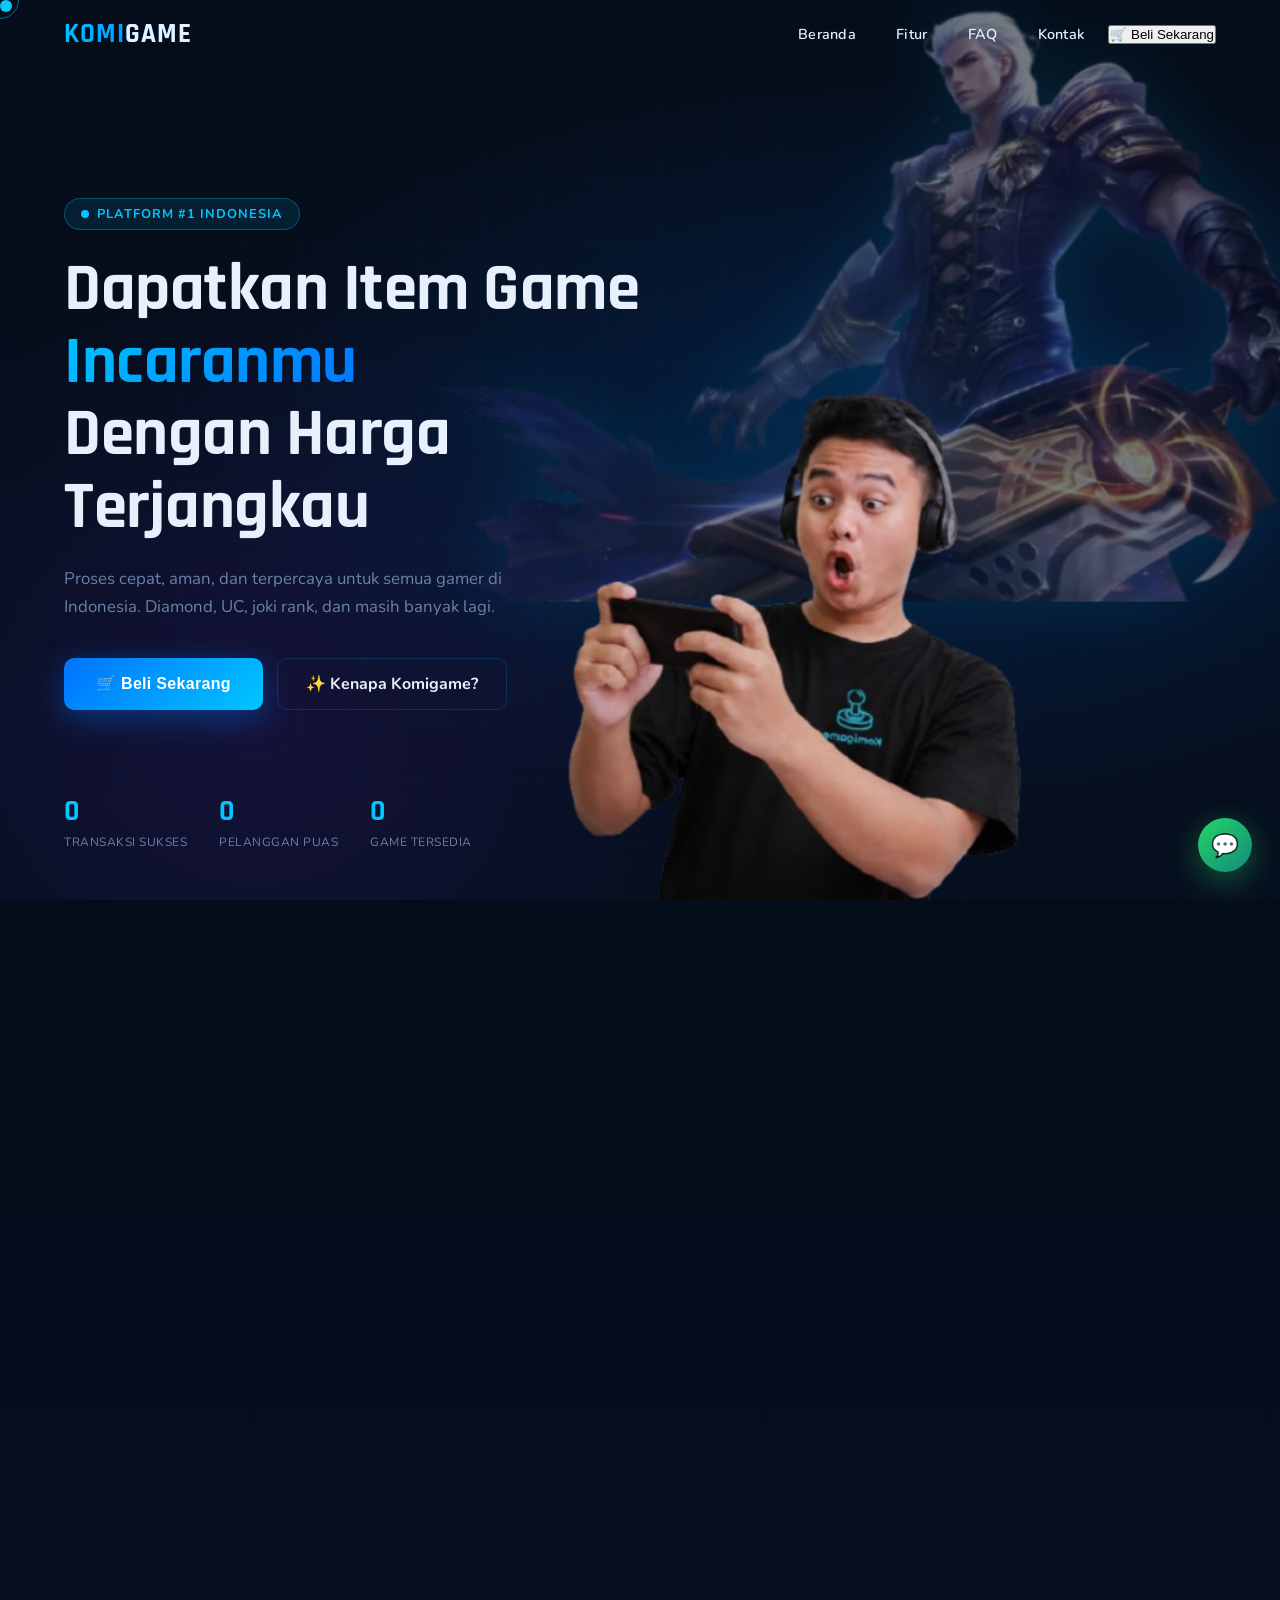
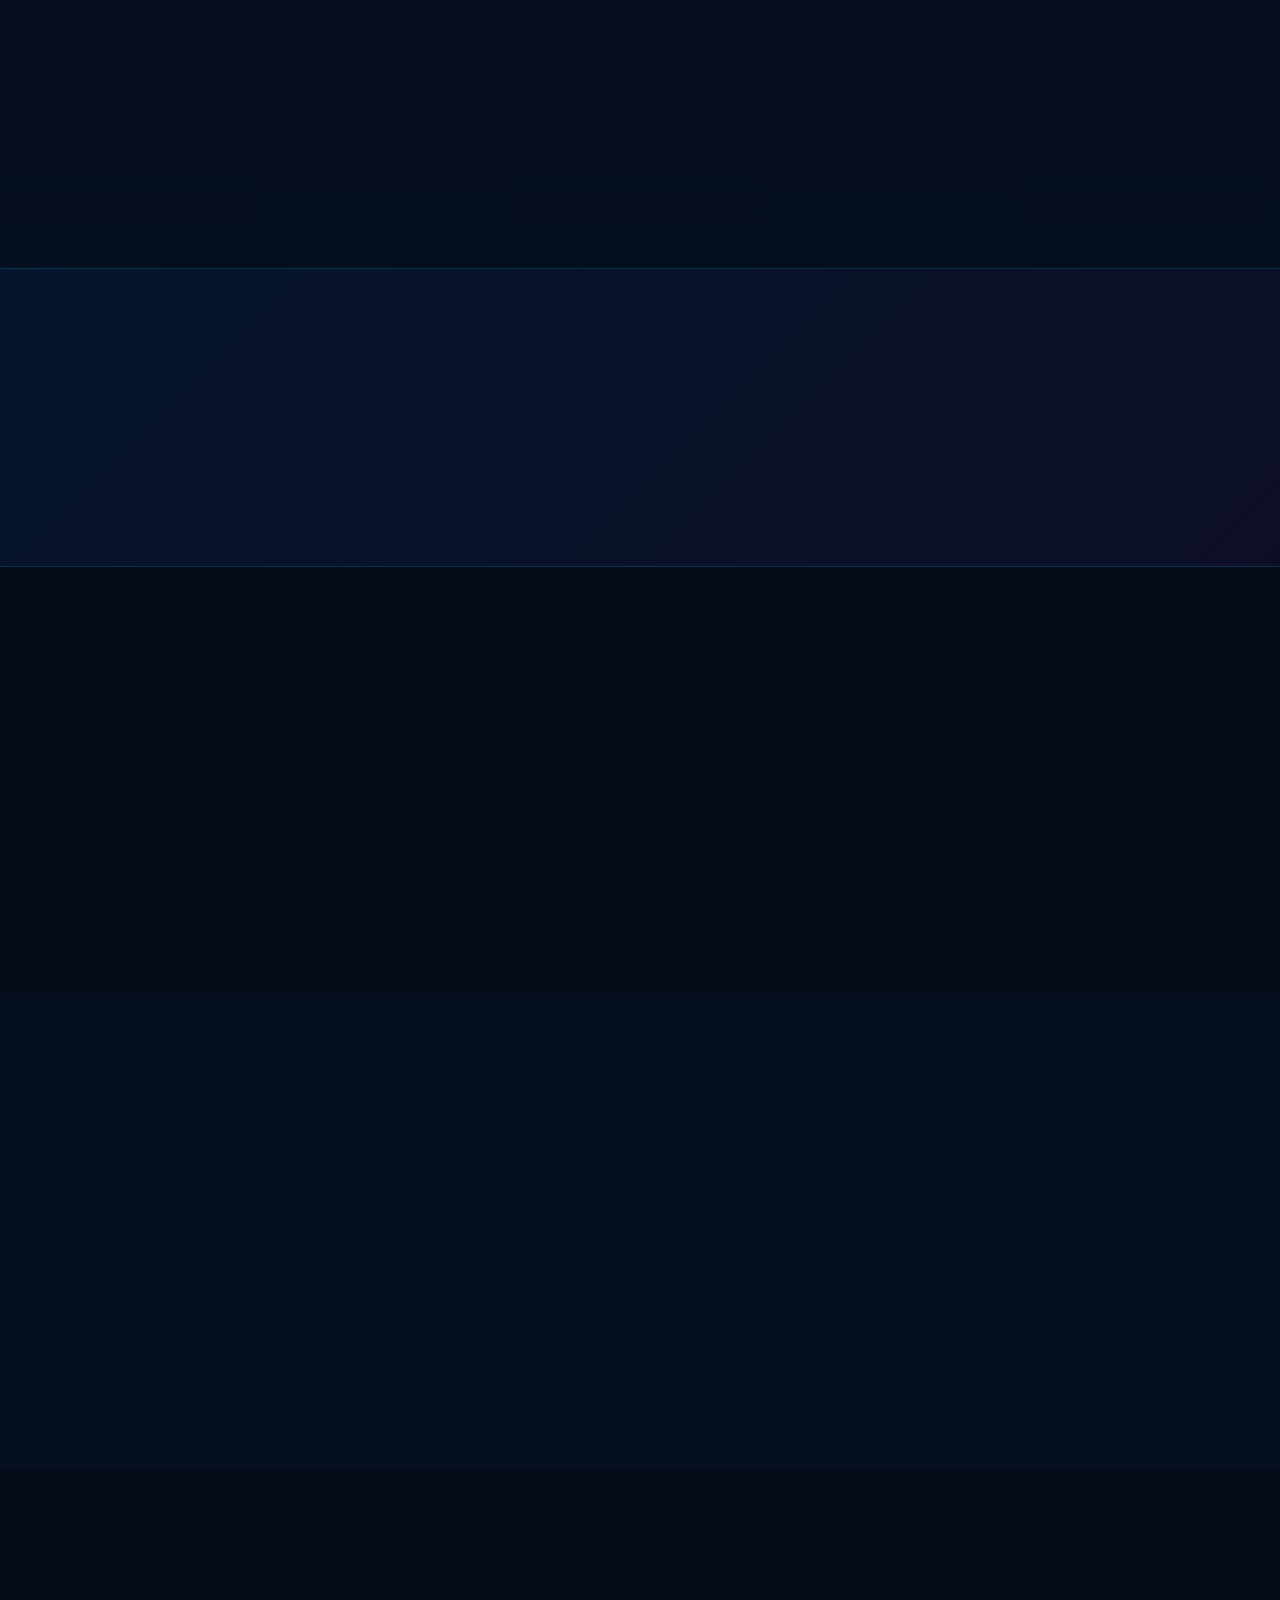
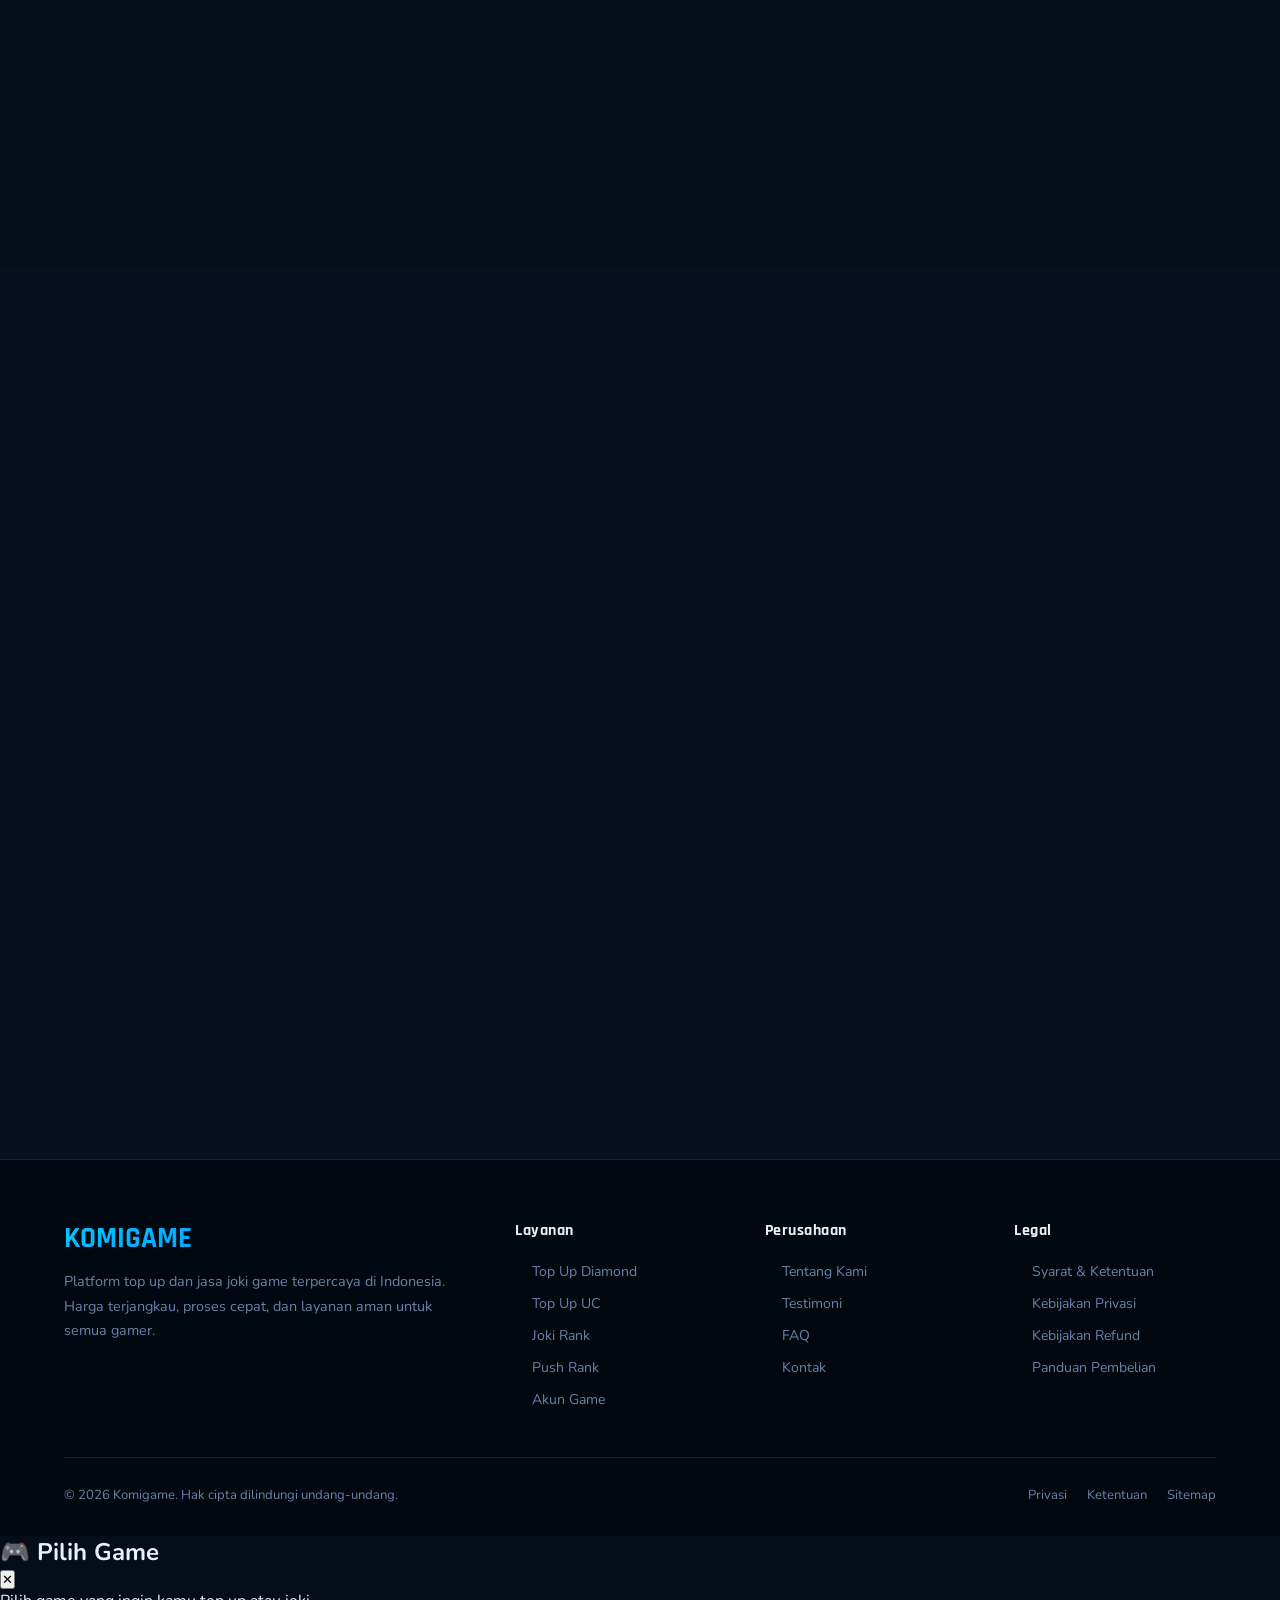
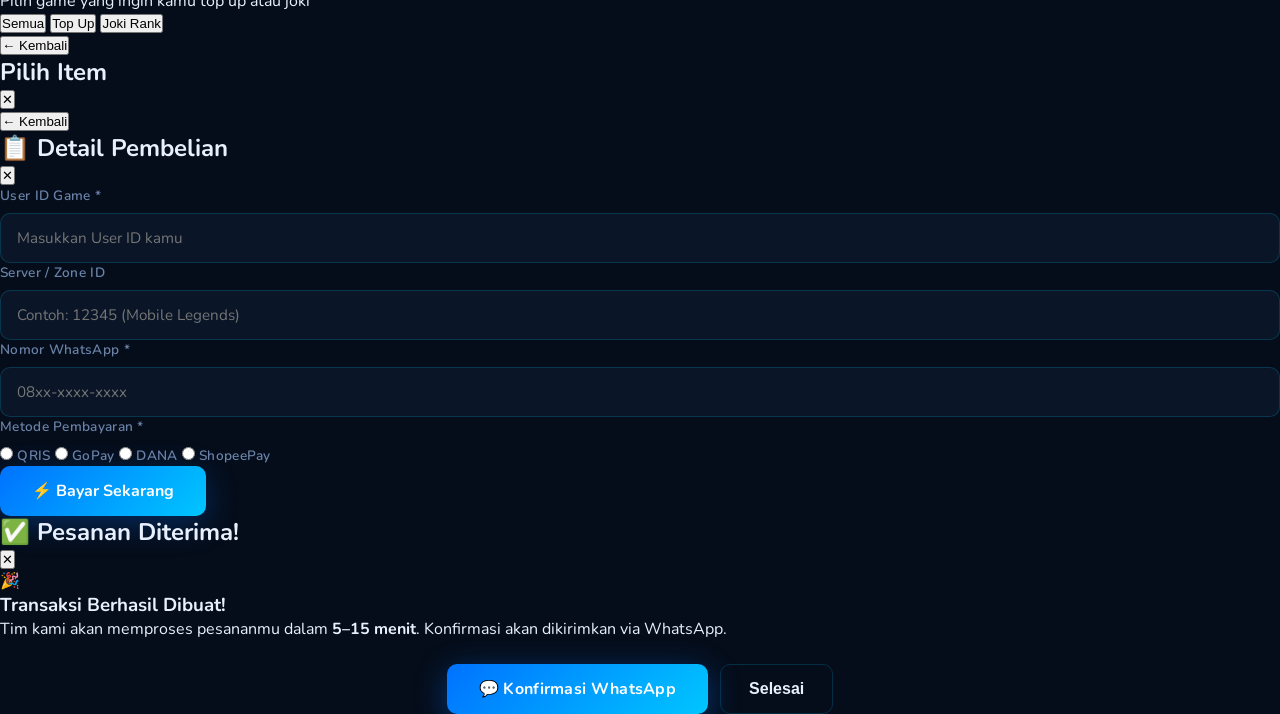
==== commit 563bd012: "index.html" ====
--- a/index.html
+++ b/index.html
@@ -30,16 +30,14 @@
   <!-- Desktop links -->
   <div class="nav-links">
     <a href="#hero">Beranda</a>
-    <a href="#games">Item Game</a>
+    <a href="#features">Fitur</a>
     <a href="#faq">FAQ</a>
     <a href="#contact">Kontak</a>
-    <button class="theme-btn" id="themeBtn" title="Toggle tema">🌙</button>
-    <a href="#contact" class="btn-nav">Sign In</a>
+    <button class="btn-nav-buy" onclick="openCatalog()">🛒 Beli Sekarang</button>
   </div>
 
   <!-- Mobile controls -->
   <div style="display:flex;align-items:center;gap:10px;">
-    <button class="theme-btn" id="themeBtnMobile" style="display:none" title="Toggle tema">🌙</button>
     <button class="nav-toggle" id="navToggle" aria-label="Buka menu">
       <span></span>
       <span></span>
@@ -51,10 +49,10 @@
 <!-- Mobile menu -->
 <div class="mobile-menu" id="mobileMenu">
   <a href="#hero"    onclick="closeMobile()">Beranda</a>
-  <a href="#games"   onclick="closeMobile()">Item Game</a>
+  <a href="#features" onclick="closeMobile()">Fitur</a>
   <a href="#faq"     onclick="closeMobile()">FAQ</a>
   <a href="#contact" onclick="closeMobile()">Kontak</a>
-  <a href="#contact" onclick="closeMobile()" style="color:var(--accent);font-weight:800;">Sign In →</a>
+  <button onclick="closeMobile();openCatalog();" class="mobile-buy-btn">🛒 Beli Sekarang</button>
 </div>
 
 <!-- ─── HERO ────────────────────────────────────── -->
@@ -75,26 +73,18 @@
       Diamond, UC, joki rank, dan masih banyak lagi.
     </p>
     <div class="hero-cta">
-      <a href="#games"    class="btn-primary">🛒 Beli Sekarang</a>
+      <button class="btn-primary" onclick="openCatalog()">🛒 Beli Sekarang</button>
       <a href="#features" class="btn-outline">✨ Kenapa Komigame?</a>
     </div>
   </div>
 
-</div>
-
   <div class="hero-circle"></div>
 
   <!-- Hero Character -->
-  <img src="artist_hero.png"
-       alt="Hero Character"
-       class="hero-character">
+  <img src="artist_hero.png" alt="Hero Character" class="hero-character">
 
   <!-- Player -->
-  <img src="hero_player.png"
-       alt="Gaming Player"
-       class="hero-player">
-
-</div>
+  <img src="hero_player.png" alt="Gaming Player" class="hero-player">
 
   <div class="hero-stats">
     <div class="hero-stat-item">
@@ -159,6 +149,7 @@
     </div>
   </div>
 </section>
+
 <!-- ─── STATS ────────────────────────────────────── -->
 <section id="stats">
   <div class="stats-grid">
@@ -205,24 +196,11 @@
     <p class="section-sub">Kami mendukung berbagai metode pembayaran digital yang aman dan terpercaya.</p>
   </div>
   <div class="payment-grid reveal">
-
-    <div class="payment-item">
-        <img src="qris.png" alt="QRIS">
-    </div>
-
-    <div class="payment-item">
-        <img src="gopay.png" alt="GoPay">
-    </div>
-
-    <div class="payment-item">
-        <img src="dana.png" alt="DANA">
-    </div>
-
-    <div class="payment-item">
-        <img src="shopee.png" alt="ShopeePay">
-    </div>
-
-</div>
+    <div class="payment-item"><img src="qris.png" alt="QRIS"></div>
+    <div class="payment-item"><img src="gopay.png" alt="GoPay"></div>
+    <div class="payment-item"><img src="dana.png" alt="DANA"></div>
+    <div class="payment-item"><img src="shopee.png" alt="ShopeePay"></div>
+  </div>
 </section>
 
 <!-- ─── FAQ ──────────────────────────────────────── -->
@@ -249,27 +227,21 @@
       <p>Jika kamu mengalami kendala atau membutuhkan bantuan, jangan ragu untuk menghubungi tim customer service kami. Kami siap membantu!</p>
       <div class="contact-methods">
         <a href="https://wa.me/6281268972181" class="contact-method" target="_blank" rel="noopener">
-          <div class="contact-method-icon">
-            <img src="whatsapp.png" alt="WhatsApp">
-        </div>
+          <div class="contact-method-icon"><img src="whatsapp.png" alt="WhatsApp"></div>
           <div class="contact-method-info">
             <span class="cm-lbl">WhatsApp (Respon Cepat)</span>
             <span class="cm-val">+62 812-6897-2181</span>
           </div>
         </a>
         <a href="https://instagram.com/comi.goo.id" class="contact-method" target="_blank" rel="noopener">
-          <div class="contact-method-icon">
-            <img src="insta.png" alt="insta">
-        </div>
+          <div class="contact-method-icon"><img src="insta.png" alt="Instagram"></div>
           <div class="contact-method-info">
             <span class="cm-lbl">Instagram</span>
             <span class="cm-val">@comi.goo.id</span>
           </div>
         </a>
         <a href="mailto:comigoo.id@gmail.com" class="contact-method">
-          <div class="contact-method-icon">
-            <img src="email.png" alt="insta">
-        </div>
+          <div class="contact-method-icon"><img src="email.png" alt="Email"></div>
           <div class="contact-method-info">
             <span class="cm-lbl">Email</span>
             <span class="cm-val">comigoo.id@gmail.com</span>
@@ -328,11 +300,11 @@
     <div class="footer-col">
       <h4>Layanan</h4>
       <ul>
-        <li><a href="#games">Top Up Diamond</a></li>
-        <li><a href="#games">Top Up UC</a></li>
-        <li><a href="#games">Joki Rank</a></li>
-        <li><a href="#games">Push Rank</a></li>
-        <li><a href="#games">Akun Game</a></li>
+        <li><a href="#" onclick="openCatalog();return false;">Top Up Diamond</a></li>
+        <li><a href="#" onclick="openCatalog();return false;">Top Up UC</a></li>
+        <li><a href="#" onclick="openCatalog();return false;">Joki Rank</a></li>
+        <li><a href="#" onclick="openCatalog();return false;">Push Rank</a></li>
+        <li><a href="#" onclick="openCatalog();return false;">Akun Game</a></li>
       </ul>
     </div>
     <div class="footer-col">
@@ -342,7 +314,6 @@
         <li><a href="#testimonials">Testimoni</a></li>
         <li><a href="#faq">FAQ</a></li>
         <li><a href="#contact">Kontak</a></li>
-        <li><a href="#">Blog</a></li>
       </ul>
     </div>
     <div class="footer-col">
@@ -368,6 +339,109 @@
 <!-- ─── FLOAT WA BUTTON ──────────────────────────── -->
 <a href="https://wa.me/621268972181" class="wa-float" target="_blank" rel="noopener" title="Chat WhatsApp">💬</a>
 
+<!-- ═══════════════════════════════════════════════
+     GAME CATALOG MODAL
+════════════════════════════════════════════════ -->
+<div class="modal-overlay" id="catalogOverlay" onclick="closeCatalogIfOverlay(event)">
+  <div class="modal-box" id="catalogBox">
+
+    <!-- ── STEP 1: Game List ── -->
+    <div id="step-games" class="modal-step active">
+      <div class="modal-header">
+        <h2>🎮 Pilih Game</h2>
+        <button class="modal-close" onclick="closeCatalog()">✕</button>
+      </div>
+      <p class="modal-sub">Pilih game yang ingin kamu top up atau joki</p>
+
+      <!-- Filter tabs -->
+      <div class="cat-tabs">
+        <button class="cat-tab active" onclick="filterCat('all',this)">Semua</button>
+        <button class="cat-tab" onclick="filterCat('topup',this)">Top Up</button>
+        <button class="cat-tab" onclick="filterCat('joki',this)">Joki Rank</button>
+      </div>
+
+      <div class="games-modal-grid" id="gamesGrid"></div>
+    </div>
+
+    <!-- ── STEP 2: Item List ── -->
+    <div id="step-items" class="modal-step">
+      <div class="modal-header">
+        <button class="modal-back" onclick="goStep('games')">← Kembali</button>
+        <h2 id="itemStepTitle">Pilih Item</h2>
+        <button class="modal-close" onclick="closeCatalog()">✕</button>
+      </div>
+      <p class="modal-sub" id="itemStepSub"></p>
+      <div class="items-grid" id="itemsGrid"></div>
+    </div>
+
+    <!-- ── STEP 3: Transaction Form ── -->
+    <div id="step-transaction" class="modal-step">
+      <div class="modal-header">
+        <button class="modal-back" onclick="goStep('items')">← Kembali</button>
+        <h2>📋 Detail Pembelian</h2>
+        <button class="modal-close" onclick="closeCatalog()">✕</button>
+      </div>
+
+      <!-- Order summary card -->
+      <div class="order-summary" id="orderSummary"></div>
+
+      <!-- Form -->
+      <div class="tx-form">
+        <div class="form-group">
+          <label>User ID Game <span class="required">*</span></label>
+          <input type="text" id="txUserId" placeholder="Masukkan User ID kamu" required>
+        </div>
+        <div class="form-group" id="txServerGroup">
+          <label>Server / Zone ID</label>
+          <input type="text" id="txServerId" placeholder="Contoh: 12345 (Mobile Legends)">
+        </div>
+        <div class="form-group">
+          <label>Nomor WhatsApp <span class="required">*</span></label>
+          <input type="tel" id="txWA" placeholder="08xx-xxxx-xxxx" required>
+        </div>
+        <div class="form-group">
+          <label>Metode Pembayaran <span class="required">*</span></label>
+          <div class="payment-method-grid">
+            <label class="pm-option">
+              <input type="radio" name="payMethod" value="QRIS"> <span>QRIS</span>
+            </label>
+            <label class="pm-option">
+              <input type="radio" name="payMethod" value="GoPay"> <span>GoPay</span>
+            </label>
+            <label class="pm-option">
+              <input type="radio" name="payMethod" value="DANA"> <span>DANA</span>
+            </label>
+            <label class="pm-option">
+              <input type="radio" name="payMethod" value="ShopeePay"> <span>ShopeePay</span>
+            </label>
+          </div>
+        </div>
+        <button class="form-submit full-width" onclick="submitTransaction()">⚡ Bayar Sekarang</button>
+      </div>
+    </div>
+
+    <!-- ── STEP 4: Success ── -->
+    <div id="step-success" class="modal-step">
+      <div class="modal-header">
+        <h2>✅ Pesanan Diterima!</h2>
+        <button class="modal-close" onclick="closeCatalog()">✕</button>
+      </div>
+      <div class="success-body">
+        <div class="success-icon">🎉</div>
+        <h3>Transaksi Berhasil Dibuat!</h3>
+        <p id="successMsg"></p>
+        <div class="success-order-id" id="successOrderId"></div>
+        <p class="success-note">Tim kami akan memproses pesananmu dalam <strong>5–15 menit</strong>. Konfirmasi akan dikirimkan via WhatsApp.</p>
+        <div style="display:flex;gap:12px;flex-wrap:wrap;justify-content:center;margin-top:24px;">
+          <a href="https://wa.me/6281268972181" class="btn-primary" target="_blank" rel="noopener">💬 Konfirmasi WhatsApp</a>
+          <button class="btn-outline" onclick="closeCatalog()">Selesai</button>
+        </div>
+      </div>
+    </div>
+
+  </div>
+</div>
+
 <script src="script.js"></script>
 </body>
-</html>+</html>
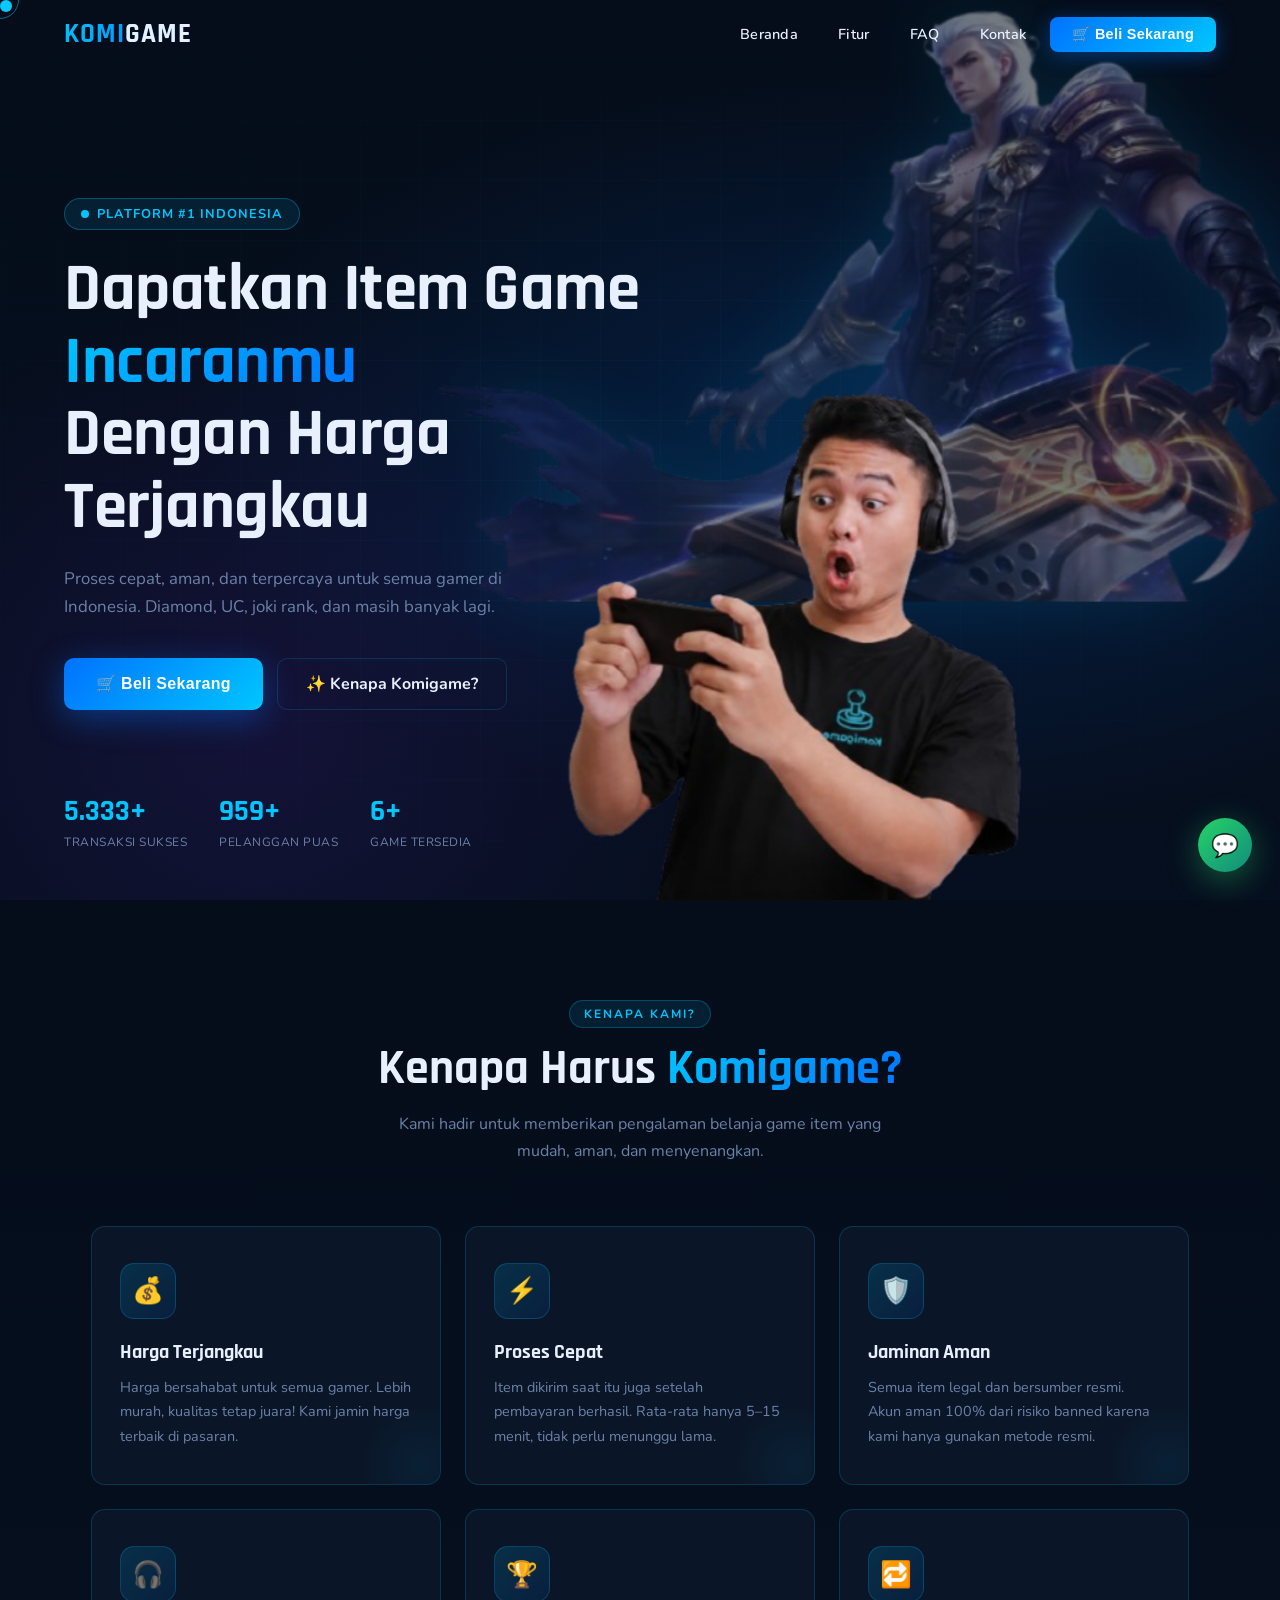
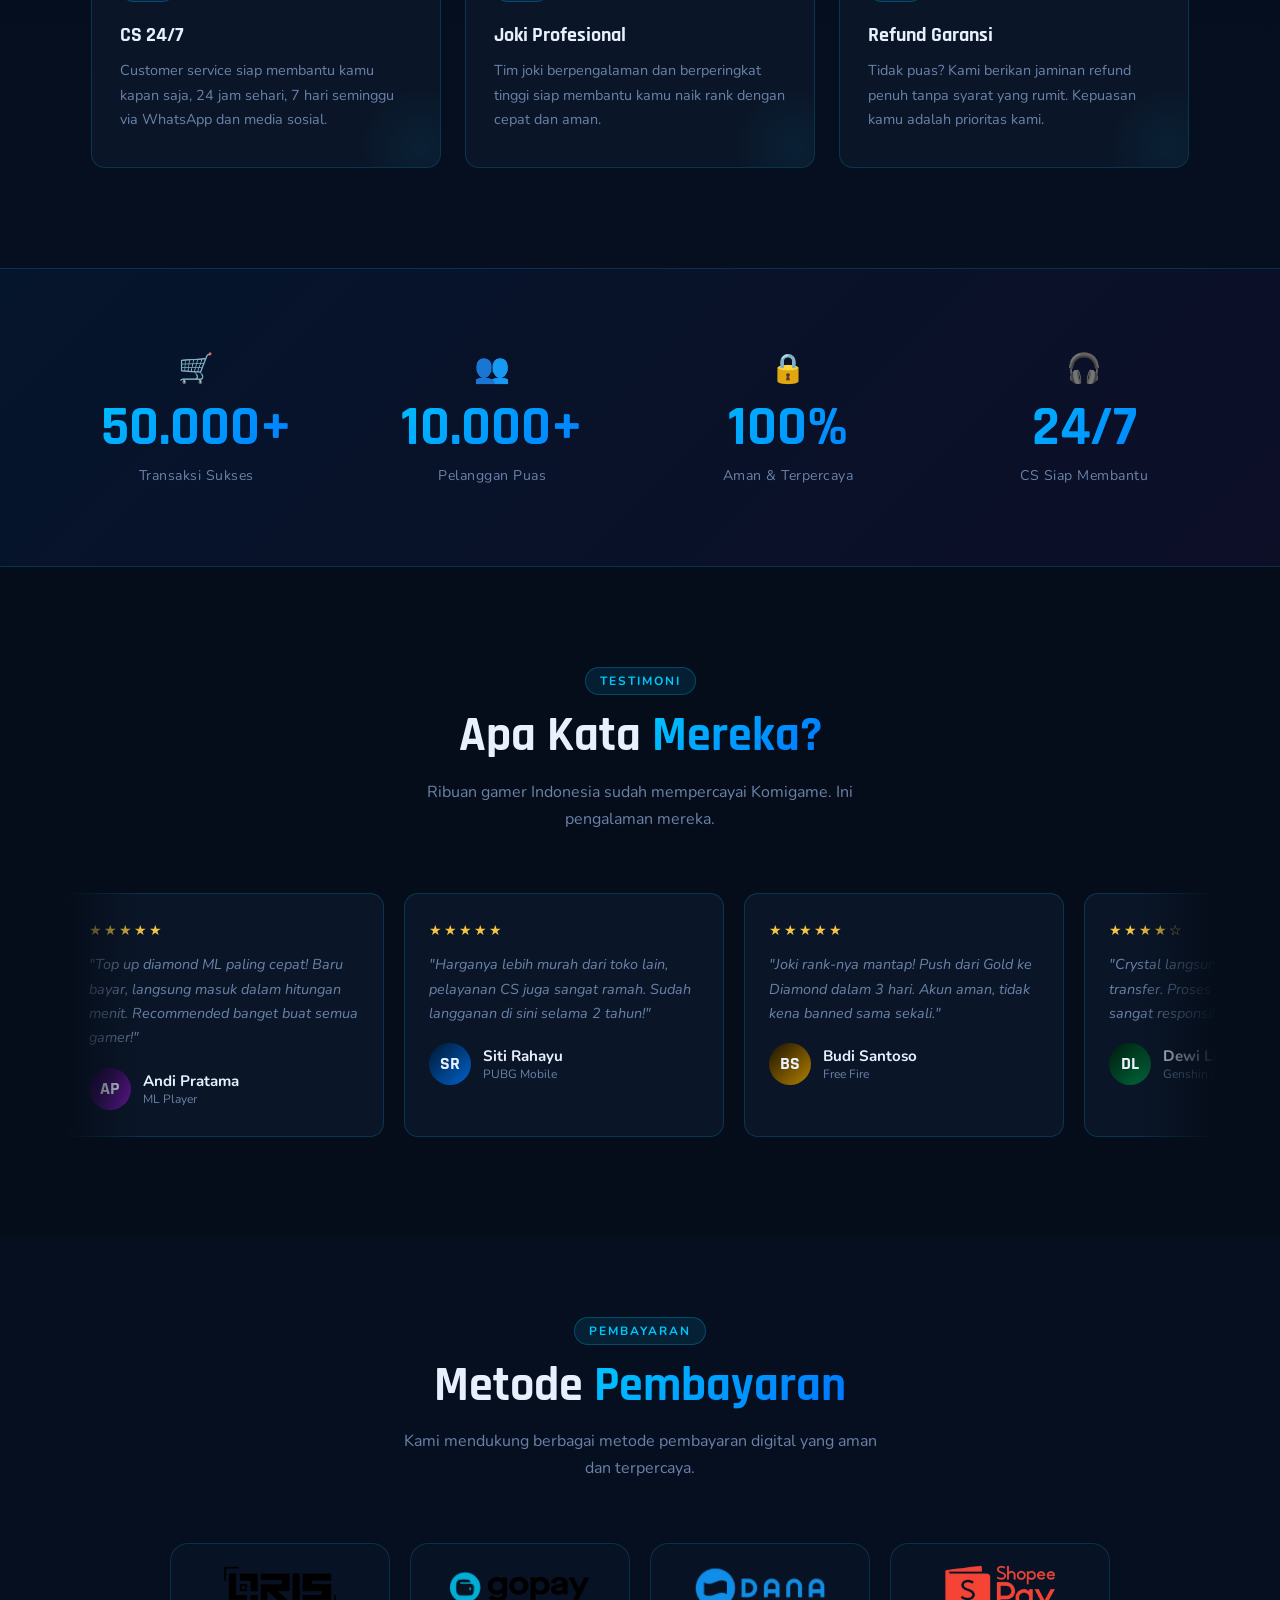
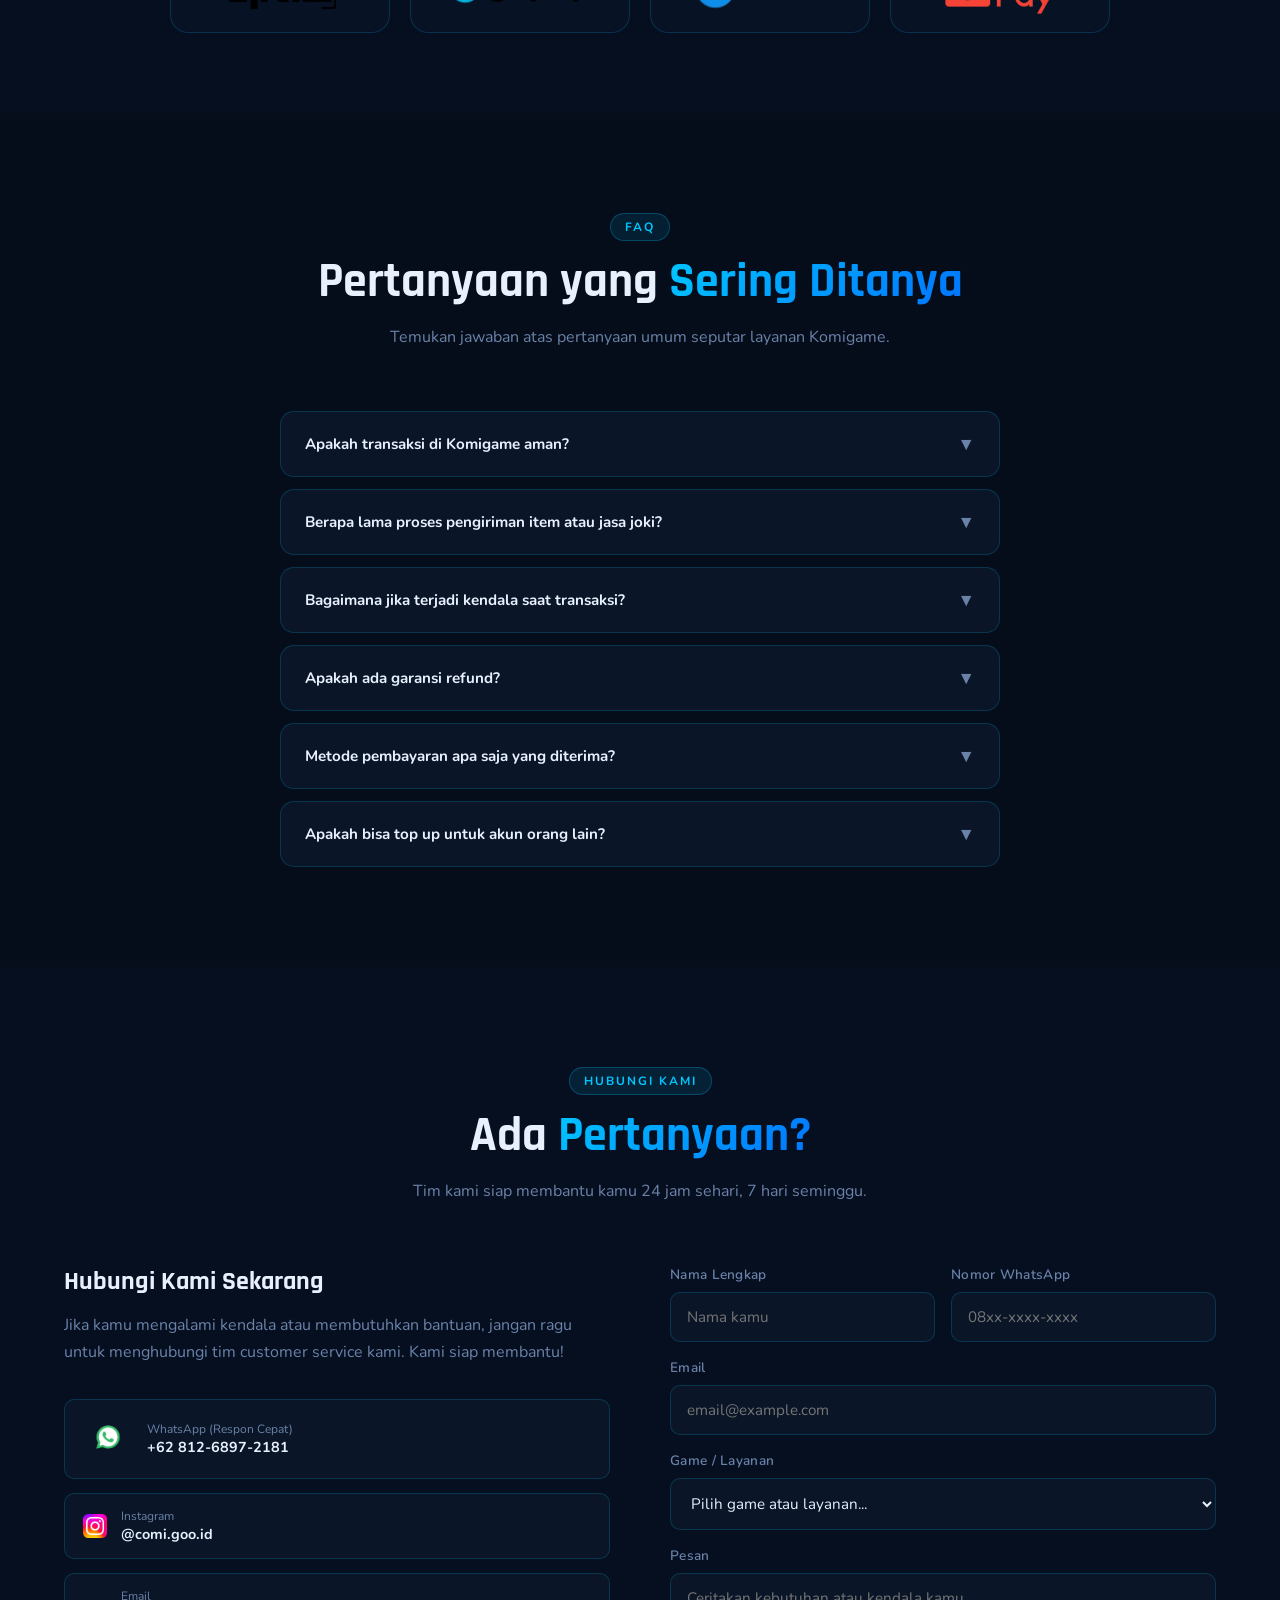
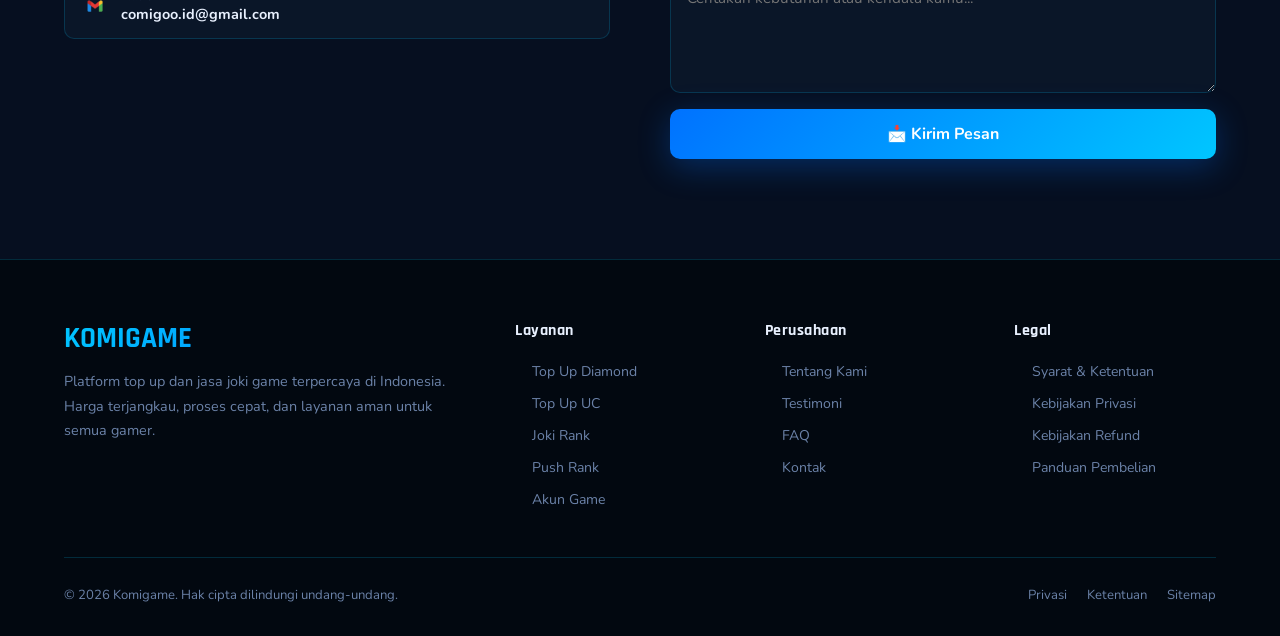
==== commit 3384dfd9: "Add files via upload" ====
--- a/index.html
+++ b/index.html
@@ -1,447 +1,447 @@
-<!DOCTYPE html>
-<html lang="id" data-theme="dark">
-<head>
-  <meta charset="UTF-8">
-  <meta name="viewport" content="width=device-width, initial-scale=1.0">
-  <title>Komigame — Item Game & Joki Terpercaya</title>
-  <link rel="preconnect" href="https://fonts.googleapis.com">
-  <link href="https://fonts.googleapis.com/css2?family=Rajdhani:wght@400;500;600;700&family=Nunito:wght@300;400;600;700;800&display=swap" rel="stylesheet">
-  <link rel="stylesheet" href="style.css">
-</head>
-<body>
-
-<!-- ─── LOADING SCREEN ─────────────────────────── -->
-<div id="loader">
-  <div class="loader-logo">KOMIGAME</div>
-  <div class="loader-bar"><div class="loader-fill"></div></div>
-  <p style="color:var(--text-muted);font-size:.8rem;letter-spacing:1px;">LOADING...</p>
-</div>
-
-<!-- ─── CUSTOM CURSOR ──────────────────────────── -->
-<div class="cursor" id="cursor"></div>
-<div class="cursor-ring" id="cursorRing"></div>
-
-<!-- ─── NAVBAR ─────────────────────────────────── -->
-<nav id="navbar">
-  <a href="#hero" class="nav-brand">
-    KOMI<span style="-webkit-text-fill-color:var(--text-primary)">GAME</span>
-  </a>
-
-  <!-- Desktop links -->
-  <div class="nav-links">
-    <a href="#hero">Beranda</a>
-    <a href="#features">Fitur</a>
-    <a href="#faq">FAQ</a>
-    <a href="#contact">Kontak</a>
-    <button class="btn-nav-buy" onclick="openCatalog()">🛒 Beli Sekarang</button>
-  </div>
-
-  <!-- Mobile controls -->
-  <div style="display:flex;align-items:center;gap:10px;">
-    <button class="nav-toggle" id="navToggle" aria-label="Buka menu">
-      <span></span>
-      <span></span>
-      <span></span>
-    </button>
-  </div>
-</nav>
-
-<!-- Mobile menu -->
-<div class="mobile-menu" id="mobileMenu">
-  <a href="#hero"    onclick="closeMobile()">Beranda</a>
-  <a href="#features" onclick="closeMobile()">Fitur</a>
-  <a href="#faq"     onclick="closeMobile()">FAQ</a>
-  <a href="#contact" onclick="closeMobile()">Kontak</a>
-  <button onclick="closeMobile();openCatalog();" class="mobile-buy-btn">🛒 Beli Sekarang</button>
-</div>
-
-<!-- ─── HERO ────────────────────────────────────── -->
-<section id="hero">
-  <div class="hero-bg"></div>
-  <div class="hero-grid"></div>
-  <div class="hero-particles" id="particles"></div>
-
-  <div class="hero-content">
-    <div class="hero-badge">Platform #1 Indonesia</div>
-    <h1 class="hero-title">
-      Dapatkan Item Game<br>
-      <span class="line-accent">Incaranmu</span><br>
-      Dengan Harga Terjangkau
-    </h1>
-    <p class="hero-desc">
-      Proses cepat, aman, dan terpercaya untuk semua gamer di Indonesia.
-      Diamond, UC, joki rank, dan masih banyak lagi.
-    </p>
-    <div class="hero-cta">
-      <button class="btn-primary" onclick="openCatalog()">🛒 Beli Sekarang</button>
-      <a href="#features" class="btn-outline">✨ Kenapa Komigame?</a>
-    </div>
-  </div>
-
-  <div class="hero-circle"></div>
-
-  <!-- Hero Character -->
-  <img src="artist_hero.png" alt="Hero Character" class="hero-character">
-
-  <!-- Player -->
-  <img src="hero_player.png" alt="Gaming Player" class="hero-player">
-
-  <div class="hero-stats">
-    <div class="hero-stat-item">
-      <span class="hero-stat-num" id="cnt1">0</span>
-      <span class="hero-stat-lbl">Transaksi Sukses</span>
-    </div>
-    <div class="hero-stat-item">
-      <span class="hero-stat-num" id="cnt2">0</span>
-      <span class="hero-stat-lbl">Pelanggan Puas</span>
-    </div>
-    <div class="hero-stat-item">
-      <span class="hero-stat-num" id="cnt3">0</span>
-      <span class="hero-stat-lbl">Game Tersedia</span>
-    </div>
-  </div>
-</section>
-
-<!-- ─── FEATURES ────────────────────────────────── -->
-<section id="features">
-  <div class="section-header reveal">
-    <div class="section-tag">Kenapa Kami?</div>
-    <h2 class="section-title">Kenapa Harus <span class="accent-word">Komigame?</span></h2>
-    <p class="section-sub">Kami hadir untuk memberikan pengalaman belanja game item yang mudah, aman, dan menyenangkan.</p>
-  </div>
-
-  <div class="features-grid">
-    <div class="feature-card reveal reveal-delay-1">
-      <div class="feature-icon">💰</div>
-      <h3>Harga Terjangkau</h3>
-      <p>Harga bersahabat untuk semua gamer. Lebih murah, kualitas tetap juara! Kami jamin harga terbaik di pasaran.</p>
-      <div class="card-glow"></div>
-    </div>
-    <div class="feature-card reveal reveal-delay-2">
-      <div class="feature-icon">⚡</div>
-      <h3>Proses Cepat</h3>
-      <p>Item dikirim saat itu juga setelah pembayaran berhasil. Rata-rata hanya 5–15 menit, tidak perlu menunggu lama.</p>
-      <div class="card-glow"></div>
-    </div>
-    <div class="feature-card reveal reveal-delay-3">
-      <div class="feature-icon">🛡️</div>
-      <h3>Jaminan Aman</h3>
-      <p>Semua item legal dan bersumber resmi. Akun aman 100% dari risiko banned karena kami hanya gunakan metode resmi.</p>
-      <div class="card-glow"></div>
-    </div>
-    <div class="feature-card reveal reveal-delay-1">
-      <div class="feature-icon">🎧</div>
-      <h3>CS 24/7</h3>
-      <p>Customer service siap membantu kamu kapan saja, 24 jam sehari, 7 hari seminggu via WhatsApp dan media sosial.</p>
-      <div class="card-glow"></div>
-    </div>
-    <div class="feature-card reveal reveal-delay-2">
-      <div class="feature-icon">🏆</div>
-      <h3>Joki Profesional</h3>
-      <p>Tim joki berpengalaman dan berperingkat tinggi siap membantu kamu naik rank dengan cepat dan aman.</p>
-      <div class="card-glow"></div>
-    </div>
-    <div class="feature-card reveal reveal-delay-3">
-      <div class="feature-icon">🔁</div>
-      <h3>Refund Garansi</h3>
-      <p>Tidak puas? Kami berikan jaminan refund penuh tanpa syarat yang rumit. Kepuasan kamu adalah prioritas kami.</p>
-      <div class="card-glow"></div>
-    </div>
-  </div>
-</section>
-
-<!-- ─── STATS ────────────────────────────────────── -->
-<section id="stats">
-  <div class="stats-grid">
-    <div class="stat-item reveal">
-      <span class="stat-icon">🛒</span>
-      <span class="stat-num">50.000+</span>
-      <span class="stat-lbl">Transaksi Sukses</span>
-    </div>
-    <div class="stat-item reveal reveal-delay-1">
-      <span class="stat-icon">👥</span>
-      <span class="stat-num">10.000+</span>
-      <span class="stat-lbl">Pelanggan Puas</span>
-    </div>
-    <div class="stat-item reveal reveal-delay-2">
-      <span class="stat-icon">🔒</span>
-      <span class="stat-num">100%</span>
-      <span class="stat-lbl">Aman & Terpercaya</span>
-    </div>
-    <div class="stat-item reveal reveal-delay-3">
-      <span class="stat-icon">🎧</span>
-      <span class="stat-num">24/7</span>
-      <span class="stat-lbl">CS Siap Membantu</span>
-    </div>
-  </div>
-</section>
-
-<!-- ─── TESTIMONIALS ─────────────────────────────── -->
-<section id="testimonials">
-  <div class="section-header reveal">
-    <div class="section-tag">Testimoni</div>
-    <h2 class="section-title">Apa Kata <span class="accent-word">Mereka?</span></h2>
-    <p class="section-sub">Ribuan gamer Indonesia sudah mempercayai Komigame. Ini pengalaman mereka.</p>
-  </div>
-  <div class="testi-track-wrap reveal">
-    <div class="testi-track" id="testiTrack"></div>
-  </div>
-</section>
-
-<!-- ─── PAYMENT ──────────────────────────────────── -->
-<section id="payment">
-  <div class="section-header reveal">
-    <div class="section-tag">Pembayaran</div>
-    <h2 class="section-title">Metode <span class="accent-word">Pembayaran</span></h2>
-    <p class="section-sub">Kami mendukung berbagai metode pembayaran digital yang aman dan terpercaya.</p>
-  </div>
-  <div class="payment-grid reveal">
-    <div class="payment-item"><img src="qris.png" alt="QRIS"></div>
-    <div class="payment-item"><img src="gopay.png" alt="GoPay"></div>
-    <div class="payment-item"><img src="dana.png" alt="DANA"></div>
-    <div class="payment-item"><img src="shopee.png" alt="ShopeePay"></div>
-  </div>
-</section>
-
-<!-- ─── FAQ ──────────────────────────────────────── -->
-<section id="faq">
-  <div class="section-header reveal">
-    <div class="section-tag">FAQ</div>
-    <h2 class="section-title">Pertanyaan yang <span class="accent-word">Sering Ditanya</span></h2>
-    <p class="section-sub">Temukan jawaban atas pertanyaan umum seputar layanan Komigame.</p>
-  </div>
-  <div class="faq-list reveal" id="faqList"></div>
-</section>
-
-<!-- ─── CONTACT ───────────────────────────────────── -->
-<section id="contact">
-  <div class="section-header reveal">
-    <div class="section-tag">Hubungi Kami</div>
-    <h2 class="section-title">Ada <span class="accent-word">Pertanyaan?</span></h2>
-    <p class="section-sub">Tim kami siap membantu kamu 24 jam sehari, 7 hari seminggu.</p>
-  </div>
-
-  <div class="contact-wrap reveal">
-    <div class="contact-info">
-      <h3>Hubungi Kami Sekarang</h3>
-      <p>Jika kamu mengalami kendala atau membutuhkan bantuan, jangan ragu untuk menghubungi tim customer service kami. Kami siap membantu!</p>
-      <div class="contact-methods">
-        <a href="https://wa.me/6281268972181" class="contact-method" target="_blank" rel="noopener">
-          <div class="contact-method-icon"><img src="whatsapp.png" alt="WhatsApp"></div>
-          <div class="contact-method-info">
-            <span class="cm-lbl">WhatsApp (Respon Cepat)</span>
-            <span class="cm-val">+62 812-6897-2181</span>
-          </div>
-        </a>
-        <a href="https://instagram.com/comi.goo.id" class="contact-method" target="_blank" rel="noopener">
-          <div class="contact-method-icon"><img src="insta.png" alt="Instagram"></div>
-          <div class="contact-method-info">
-            <span class="cm-lbl">Instagram</span>
-            <span class="cm-val">@comi.goo.id</span>
-          </div>
-        </a>
-        <a href="mailto:comigoo.id@gmail.com" class="contact-method">
-          <div class="contact-method-icon"><img src="email.png" alt="Email"></div>
-          <div class="contact-method-info">
-            <span class="cm-lbl">Email</span>
-            <span class="cm-val">comigoo.id@gmail.com</span>
-          </div>
-        </a>
-      </div>
-    </div>
-
-    <form class="contact-form" id="contactForm" onsubmit="submitForm(event)">
-      <div class="form-row">
-        <div class="form-group">
-          <label>Nama Lengkap</label>
-          <input type="text" placeholder="Nama kamu" required>
-        </div>
-        <div class="form-group">
-          <label>Nomor WhatsApp</label>
-          <input type="tel" placeholder="08xx-xxxx-xxxx">
-        </div>
-      </div>
-      <div class="form-group">
-        <label>Email</label>
-        <input type="email" placeholder="email@example.com" required>
-      </div>
-      <div class="form-group">
-        <label>Game / Layanan</label>
-        <select>
-          <option value="">Pilih game atau layanan...</option>
-          <option>Mobile Legends — Diamond</option>
-          <option>PUBG Mobile — UC</option>
-          <option>Free Fire — Diamond</option>
-          <option>Genshin Impact — Crystal</option>
-          <option>Valorant — VP</option>
-          <option>Joki Rank</option>
-          <option>Lainnya</option>
-        </select>
-      </div>
-      <div class="form-group">
-        <label>Pesan</label>
-        <textarea placeholder="Ceritakan kebutuhan atau kendala kamu..."></textarea>
-      </div>
-      <button type="submit" class="form-submit">📩 Kirim Pesan</button>
-      <div class="form-success" id="formSuccess">
-        ✅ Pesan berhasil dikirim! Tim kami akan segera menghubungi kamu.
-      </div>
-    </form>
-  </div>
-</section>
-
-<!-- ─── FOOTER ───────────────────────────────────── -->
-<footer>
-  <div class="footer-grid">
-    <div>
-      <span class="footer-brand-name">KOMIGAME</span>
-      <p class="footer-desc">Platform top up dan jasa joki game terpercaya di Indonesia. Harga terjangkau, proses cepat, dan layanan aman untuk semua gamer.</p>
-    </div>
-    <div class="footer-col">
-      <h4>Layanan</h4>
-      <ul>
-        <li><a href="#" onclick="openCatalog();return false;">Top Up Diamond</a></li>
-        <li><a href="#" onclick="openCatalog();return false;">Top Up UC</a></li>
-        <li><a href="#" onclick="openCatalog();return false;">Joki Rank</a></li>
-        <li><a href="#" onclick="openCatalog();return false;">Push Rank</a></li>
-        <li><a href="#" onclick="openCatalog();return false;">Akun Game</a></li>
-      </ul>
-    </div>
-    <div class="footer-col">
-      <h4>Perusahaan</h4>
-      <ul>
-        <li><a href="#features">Tentang Kami</a></li>
-        <li><a href="#testimonials">Testimoni</a></li>
-        <li><a href="#faq">FAQ</a></li>
-        <li><a href="#contact">Kontak</a></li>
-      </ul>
-    </div>
-    <div class="footer-col">
-      <h4>Legal</h4>
-      <ul>
-        <li><a href="#">Syarat & Ketentuan</a></li>
-        <li><a href="#">Kebijakan Privasi</a></li>
-        <li><a href="#">Kebijakan Refund</a></li>
-        <li><a href="#">Panduan Pembelian</a></li>
-      </ul>
-    </div>
-  </div>
-  <div class="footer-bottom">
-    <p class="footer-copy">© 2026 Komigame. Hak cipta dilindungi undang-undang.</p>
-    <div class="footer-legal">
-      <a href="#">Privasi</a>
-      <a href="#">Ketentuan</a>
-      <a href="#">Sitemap</a>
-    </div>
-  </div>
-</footer>
-
-<!-- ─── FLOAT WA BUTTON ──────────────────────────── -->
-<a href="https://wa.me/621268972181" class="wa-float" target="_blank" rel="noopener" title="Chat WhatsApp">💬</a>
-
-<!-- ═══════════════════════════════════════════════
-     GAME CATALOG MODAL
-════════════════════════════════════════════════ -->
-<div class="modal-overlay" id="catalogOverlay" onclick="closeCatalogIfOverlay(event)">
-  <div class="modal-box" id="catalogBox">
-
-    <!-- ── STEP 1: Game List ── -->
-    <div id="step-games" class="modal-step active">
-      <div class="modal-header">
-        <h2>🎮 Pilih Game</h2>
-        <button class="modal-close" onclick="closeCatalog()">✕</button>
-      </div>
-      <p class="modal-sub">Pilih game yang ingin kamu top up atau joki</p>
-
-      <!-- Filter tabs -->
-      <div class="cat-tabs">
-        <button class="cat-tab active" onclick="filterCat('all',this)">Semua</button>
-        <button class="cat-tab" onclick="filterCat('topup',this)">Top Up</button>
-        <button class="cat-tab" onclick="filterCat('joki',this)">Joki Rank</button>
-      </div>
-
-      <div class="games-modal-grid" id="gamesGrid"></div>
-    </div>
-
-    <!-- ── STEP 2: Item List ── -->
-    <div id="step-items" class="modal-step">
-      <div class="modal-header">
-        <button class="modal-back" onclick="goStep('games')">← Kembali</button>
-        <h2 id="itemStepTitle">Pilih Item</h2>
-        <button class="modal-close" onclick="closeCatalog()">✕</button>
-      </div>
-      <p class="modal-sub" id="itemStepSub"></p>
-      <div class="items-grid" id="itemsGrid"></div>
-    </div>
-
-    <!-- ── STEP 3: Transaction Form ── -->
-    <div id="step-transaction" class="modal-step">
-      <div class="modal-header">
-        <button class="modal-back" onclick="goStep('items')">← Kembali</button>
-        <h2>📋 Detail Pembelian</h2>
-        <button class="modal-close" onclick="closeCatalog()">✕</button>
-      </div>
-
-      <!-- Order summary card -->
-      <div class="order-summary" id="orderSummary"></div>
-
-      <!-- Form -->
-      <div class="tx-form">
-        <div class="form-group">
-          <label>User ID Game <span class="required">*</span></label>
-          <input type="text" id="txUserId" placeholder="Masukkan User ID kamu" required>
-        </div>
-        <div class="form-group" id="txServerGroup">
-          <label>Server / Zone ID</label>
-          <input type="text" id="txServerId" placeholder="Contoh: 12345 (Mobile Legends)">
-        </div>
-        <div class="form-group">
-          <label>Nomor WhatsApp <span class="required">*</span></label>
-          <input type="tel" id="txWA" placeholder="08xx-xxxx-xxxx" required>
-        </div>
-        <div class="form-group">
-          <label>Metode Pembayaran <span class="required">*</span></label>
-          <div class="payment-method-grid">
-            <label class="pm-option">
-              <input type="radio" name="payMethod" value="QRIS"> <span>QRIS</span>
-            </label>
-            <label class="pm-option">
-              <input type="radio" name="payMethod" value="GoPay"> <span>GoPay</span>
-            </label>
-            <label class="pm-option">
-              <input type="radio" name="payMethod" value="DANA"> <span>DANA</span>
-            </label>
-            <label class="pm-option">
-              <input type="radio" name="payMethod" value="ShopeePay"> <span>ShopeePay</span>
-            </label>
-          </div>
-        </div>
-        <button class="form-submit full-width" onclick="submitTransaction()">⚡ Bayar Sekarang</button>
-      </div>
-    </div>
-
-    <!-- ── STEP 4: Success ── -->
-    <div id="step-success" class="modal-step">
-      <div class="modal-header">
-        <h2>✅ Pesanan Diterima!</h2>
-        <button class="modal-close" onclick="closeCatalog()">✕</button>
-      </div>
-      <div class="success-body">
-        <div class="success-icon">🎉</div>
-        <h3>Transaksi Berhasil Dibuat!</h3>
-        <p id="successMsg"></p>
-        <div class="success-order-id" id="successOrderId"></div>
-        <p class="success-note">Tim kami akan memproses pesananmu dalam <strong>5–15 menit</strong>. Konfirmasi akan dikirimkan via WhatsApp.</p>
-        <div style="display:flex;gap:12px;flex-wrap:wrap;justify-content:center;margin-top:24px;">
-          <a href="https://wa.me/6281268972181" class="btn-primary" target="_blank" rel="noopener">💬 Konfirmasi WhatsApp</a>
-          <button class="btn-outline" onclick="closeCatalog()">Selesai</button>
-        </div>
-      </div>
-    </div>
-
-  </div>
-</div>
-
-<script src="script.js"></script>
-</body>
-</html>
+<!DOCTYPE html>
+<html lang="id" data-theme="dark">
+<head>
+  <meta charset="UTF-8">
+  <meta name="viewport" content="width=device-width, initial-scale=1.0">
+  <title>Komigame — Item Game & Joki Terpercaya</title>
+  <link rel="preconnect" href="https://fonts.googleapis.com">
+  <link href="https://fonts.googleapis.com/css2?family=Rajdhani:wght@400;500;600;700&family=Nunito:wght@300;400;600;700;800&display=swap" rel="stylesheet">
+  <link rel="stylesheet" href="style.css">
+</head>
+<body>
+
+<!-- ─── LOADING SCREEN ─────────────────────────── -->
+<div id="loader">
+  <div class="loader-logo">KOMIGAME</div>
+  <div class="loader-bar"><div class="loader-fill"></div></div>
+  <p style="color:var(--text-muted);font-size:.8rem;letter-spacing:1px;">LOADING...</p>
+</div>
+
+<!-- ─── CUSTOM CURSOR ──────────────────────────── -->
+<div class="cursor" id="cursor"></div>
+<div class="cursor-ring" id="cursorRing"></div>
+
+<!-- ─── NAVBAR ─────────────────────────────────── -->
+<nav id="navbar">
+  <a href="#hero" class="nav-brand">
+    KOMI<span style="-webkit-text-fill-color:var(--text-primary)">GAME</span>
+  </a>
+
+  <!-- Desktop links -->
+  <div class="nav-links">
+    <a href="#hero">Beranda</a>
+    <a href="#features">Fitur</a>
+    <a href="#faq">FAQ</a>
+    <a href="#contact">Kontak</a>
+    <button class="btn-nav-buy" onclick="openCatalog()">🛒 Beli Sekarang</button>
+  </div>
+
+  <!-- Mobile controls -->
+  <div style="display:flex;align-items:center;gap:10px;">
+    <button class="nav-toggle" id="navToggle" aria-label="Buka menu">
+      <span></span>
+      <span></span>
+      <span></span>
+    </button>
+  </div>
+</nav>
+
+<!-- Mobile menu -->
+<div class="mobile-menu" id="mobileMenu">
+  <a href="#hero"    onclick="closeMobile()">Beranda</a>
+  <a href="#features" onclick="closeMobile()">Fitur</a>
+  <a href="#faq"     onclick="closeMobile()">FAQ</a>
+  <a href="#contact" onclick="closeMobile()">Kontak</a>
+  <button onclick="closeMobile();openCatalog();" class="mobile-buy-btn">🛒 Beli Sekarang</button>
+</div>
+
+<!-- ─── HERO ────────────────────────────────────── -->
+<section id="hero">
+  <div class="hero-bg"></div>
+  <div class="hero-grid"></div>
+  <div class="hero-particles" id="particles"></div>
+
+  <div class="hero-content">
+    <div class="hero-badge">Platform #1 Indonesia</div>
+    <h1 class="hero-title">
+      Dapatkan Item Game<br>
+      <span class="line-accent">Incaranmu</span><br>
+      Dengan Harga Terjangkau
+    </h1>
+    <p class="hero-desc">
+      Proses cepat, aman, dan terpercaya untuk semua gamer di Indonesia.
+      Diamond, UC, joki rank, dan masih banyak lagi.
+    </p>
+    <div class="hero-cta">
+      <button class="btn-primary" onclick="openCatalog()">🛒 Beli Sekarang</button>
+      <a href="#features" class="btn-outline">✨ Kenapa Komigame?</a>
+    </div>
+  </div>
+
+  <div class="hero-circle"></div>
+
+  <!-- Hero Character -->
+  <img src="artist_hero.png" alt="Hero Character" class="hero-character">
+
+  <!-- Player -->
+  <img src="hero_player.png" alt="Gaming Player" class="hero-player">
+
+  <div class="hero-stats">
+    <div class="hero-stat-item">
+      <span class="hero-stat-num" id="cnt1">0</span>
+      <span class="hero-stat-lbl">Transaksi Sukses</span>
+    </div>
+    <div class="hero-stat-item">
+      <span class="hero-stat-num" id="cnt2">0</span>
+      <span class="hero-stat-lbl">Pelanggan Puas</span>
+    </div>
+    <div class="hero-stat-item">
+      <span class="hero-stat-num" id="cnt3">0</span>
+      <span class="hero-stat-lbl">Game Tersedia</span>
+    </div>
+  </div>
+</section>
+
+<!-- ─── FEATURES ────────────────────────────────── -->
+<section id="features">
+  <div class="section-header reveal">
+    <div class="section-tag">Kenapa Kami?</div>
+    <h2 class="section-title">Kenapa Harus <span class="accent-word">Komigame?</span></h2>
+    <p class="section-sub">Kami hadir untuk memberikan pengalaman belanja game item yang mudah, aman, dan menyenangkan.</p>
+  </div>
+
+  <div class="features-grid">
+    <div class="feature-card reveal reveal-delay-1">
+      <div class="feature-icon">💰</div>
+      <h3>Harga Terjangkau</h3>
+      <p>Harga bersahabat untuk semua gamer. Lebih murah, kualitas tetap juara! Kami jamin harga terbaik di pasaran.</p>
+      <div class="card-glow"></div>
+    </div>
+    <div class="feature-card reveal reveal-delay-2">
+      <div class="feature-icon">⚡</div>
+      <h3>Proses Cepat</h3>
+      <p>Item dikirim saat itu juga setelah pembayaran berhasil. Rata-rata hanya 5–15 menit, tidak perlu menunggu lama.</p>
+      <div class="card-glow"></div>
+    </div>
+    <div class="feature-card reveal reveal-delay-3">
+      <div class="feature-icon">🛡️</div>
+      <h3>Jaminan Aman</h3>
+      <p>Semua item legal dan bersumber resmi. Akun aman 100% dari risiko banned karena kami hanya gunakan metode resmi.</p>
+      <div class="card-glow"></div>
+    </div>
+    <div class="feature-card reveal reveal-delay-1">
+      <div class="feature-icon">🎧</div>
+      <h3>CS 24/7</h3>
+      <p>Customer service siap membantu kamu kapan saja, 24 jam sehari, 7 hari seminggu via WhatsApp dan media sosial.</p>
+      <div class="card-glow"></div>
+    </div>
+    <div class="feature-card reveal reveal-delay-2">
+      <div class="feature-icon">🏆</div>
+      <h3>Joki Profesional</h3>
+      <p>Tim joki berpengalaman dan berperingkat tinggi siap membantu kamu naik rank dengan cepat dan aman.</p>
+      <div class="card-glow"></div>
+    </div>
+    <div class="feature-card reveal reveal-delay-3">
+      <div class="feature-icon">🔁</div>
+      <h3>Refund Garansi</h3>
+      <p>Tidak puas? Kami berikan jaminan refund penuh tanpa syarat yang rumit. Kepuasan kamu adalah prioritas kami.</p>
+      <div class="card-glow"></div>
+    </div>
+  </div>
+</section>
+
+<!-- ─── STATS ────────────────────────────────────── -->
+<section id="stats">
+  <div class="stats-grid">
+    <div class="stat-item reveal">
+      <span class="stat-icon">🛒</span>
+      <span class="stat-num">50.000+</span>
+      <span class="stat-lbl">Transaksi Sukses</span>
+    </div>
+    <div class="stat-item reveal reveal-delay-1">
+      <span class="stat-icon">👥</span>
+      <span class="stat-num">10.000+</span>
+      <span class="stat-lbl">Pelanggan Puas</span>
+    </div>
+    <div class="stat-item reveal reveal-delay-2">
+      <span class="stat-icon">🔒</span>
+      <span class="stat-num">100%</span>
+      <span class="stat-lbl">Aman & Terpercaya</span>
+    </div>
+    <div class="stat-item reveal reveal-delay-3">
+      <span class="stat-icon">🎧</span>
+      <span class="stat-num">24/7</span>
+      <span class="stat-lbl">CS Siap Membantu</span>
+    </div>
+  </div>
+</section>
+
+<!-- ─── TESTIMONIALS ─────────────────────────────── -->
+<section id="testimonials">
+  <div class="section-header reveal">
+    <div class="section-tag">Testimoni</div>
+    <h2 class="section-title">Apa Kata <span class="accent-word">Mereka?</span></h2>
+    <p class="section-sub">Ribuan gamer Indonesia sudah mempercayai Komigame. Ini pengalaman mereka.</p>
+  </div>
+  <div class="testi-track-wrap reveal">
+    <div class="testi-track" id="testiTrack"></div>
+  </div>
+</section>
+
+<!-- ─── PAYMENT ──────────────────────────────────── -->
+<section id="payment">
+  <div class="section-header reveal">
+    <div class="section-tag">Pembayaran</div>
+    <h2 class="section-title">Metode <span class="accent-word">Pembayaran</span></h2>
+    <p class="section-sub">Kami mendukung berbagai metode pembayaran digital yang aman dan terpercaya.</p>
+  </div>
+  <div class="payment-grid reveal">
+    <div class="payment-item"><img src="qris.png" alt="QRIS"></div>
+    <div class="payment-item"><img src="gopay.png" alt="GoPay"></div>
+    <div class="payment-item"><img src="dana.png" alt="DANA"></div>
+    <div class="payment-item"><img src="shopee.png" alt="ShopeePay"></div>
+  </div>
+</section>
+
+<!-- ─── FAQ ──────────────────────────────────────── -->
+<section id="faq">
+  <div class="section-header reveal">
+    <div class="section-tag">FAQ</div>
+    <h2 class="section-title">Pertanyaan yang <span class="accent-word">Sering Ditanya</span></h2>
+    <p class="section-sub">Temukan jawaban atas pertanyaan umum seputar layanan Komigame.</p>
+  </div>
+  <div class="faq-list reveal" id="faqList"></div>
+</section>
+
+<!-- ─── CONTACT ───────────────────────────────────── -->
+<section id="contact">
+  <div class="section-header reveal">
+    <div class="section-tag">Hubungi Kami</div>
+    <h2 class="section-title">Ada <span class="accent-word">Pertanyaan?</span></h2>
+    <p class="section-sub">Tim kami siap membantu kamu 24 jam sehari, 7 hari seminggu.</p>
+  </div>
+
+  <div class="contact-wrap reveal">
+    <div class="contact-info">
+      <h3>Hubungi Kami Sekarang</h3>
+      <p>Jika kamu mengalami kendala atau membutuhkan bantuan, jangan ragu untuk menghubungi tim customer service kami. Kami siap membantu!</p>
+      <div class="contact-methods">
+        <a href="https://wa.me/6281268972181" class="contact-method" target="_blank" rel="noopener">
+          <div class="contact-method-icon"><img src="whatsapp.png" alt="WhatsApp"></div>
+          <div class="contact-method-info">
+            <span class="cm-lbl">WhatsApp (Respon Cepat)</span>
+            <span class="cm-val">+62 812-6897-2181</span>
+          </div>
+        </a>
+        <a href="https://instagram.com/comi.goo.id" class="contact-method" target="_blank" rel="noopener">
+          <div class="contact-method-icon"><img src="insta.png" alt="Instagram"></div>
+          <div class="contact-method-info">
+            <span class="cm-lbl">Instagram</span>
+            <span class="cm-val">@comi.goo.id</span>
+          </div>
+        </a>
+        <a href="mailto:comigoo.id@gmail.com" class="contact-method">
+          <div class="contact-method-icon"><img src="email.png" alt="Email"></div>
+          <div class="contact-method-info">
+            <span class="cm-lbl">Email</span>
+            <span class="cm-val">comigoo.id@gmail.com</span>
+          </div>
+        </a>
+      </div>
+    </div>
+
+    <form class="contact-form" id="contactForm" onsubmit="submitForm(event)">
+      <div class="form-row">
+        <div class="form-group">
+          <label>Nama Lengkap</label>
+          <input type="text" placeholder="Nama kamu" required>
+        </div>
+        <div class="form-group">
+          <label>Nomor WhatsApp</label>
+          <input type="tel" placeholder="08xx-xxxx-xxxx">
+        </div>
+      </div>
+      <div class="form-group">
+        <label>Email</label>
+        <input type="email" placeholder="email@example.com" required>
+      </div>
+      <div class="form-group">
+        <label>Game / Layanan</label>
+        <select>
+          <option value="">Pilih game atau layanan...</option>
+          <option>Mobile Legends — Diamond</option>
+          <option>PUBG Mobile — UC</option>
+          <option>Free Fire — Diamond</option>
+          <option>Genshin Impact — Crystal</option>
+          <option>Valorant — VP</option>
+          <option>Joki Rank</option>
+          <option>Lainnya</option>
+        </select>
+      </div>
+      <div class="form-group">
+        <label>Pesan</label>
+        <textarea placeholder="Ceritakan kebutuhan atau kendala kamu..."></textarea>
+      </div>
+      <button type="submit" class="form-submit">📩 Kirim Pesan</button>
+      <div class="form-success" id="formSuccess">
+        ✅ Pesan berhasil dikirim! Tim kami akan segera menghubungi kamu.
+      </div>
+    </form>
+  </div>
+</section>
+
+<!-- ─── FOOTER ───────────────────────────────────── -->
+<footer>
+  <div class="footer-grid">
+    <div>
+      <span class="footer-brand-name">KOMIGAME</span>
+      <p class="footer-desc">Platform top up dan jasa joki game terpercaya di Indonesia. Harga terjangkau, proses cepat, dan layanan aman untuk semua gamer.</p>
+    </div>
+    <div class="footer-col">
+      <h4>Layanan</h4>
+      <ul>
+        <li><a href="#" onclick="openCatalog();return false;">Top Up Diamond</a></li>
+        <li><a href="#" onclick="openCatalog();return false;">Top Up UC</a></li>
+        <li><a href="#" onclick="openCatalog();return false;">Joki Rank</a></li>
+        <li><a href="#" onclick="openCatalog();return false;">Push Rank</a></li>
+        <li><a href="#" onclick="openCatalog();return false;">Akun Game</a></li>
+      </ul>
+    </div>
+    <div class="footer-col">
+      <h4>Perusahaan</h4>
+      <ul>
+        <li><a href="#features">Tentang Kami</a></li>
+        <li><a href="#testimonials">Testimoni</a></li>
+        <li><a href="#faq">FAQ</a></li>
+        <li><a href="#contact">Kontak</a></li>
+      </ul>
+    </div>
+    <div class="footer-col">
+      <h4>Legal</h4>
+      <ul>
+        <li><a href="#">Syarat & Ketentuan</a></li>
+        <li><a href="#">Kebijakan Privasi</a></li>
+        <li><a href="#">Kebijakan Refund</a></li>
+        <li><a href="#">Panduan Pembelian</a></li>
+      </ul>
+    </div>
+  </div>
+  <div class="footer-bottom">
+    <p class="footer-copy">© 2026 Komigame. Hak cipta dilindungi undang-undang.</p>
+    <div class="footer-legal">
+      <a href="#">Privasi</a>
+      <a href="#">Ketentuan</a>
+      <a href="#">Sitemap</a>
+    </div>
+  </div>
+</footer>
+
+<!-- ─── FLOAT WA BUTTON ──────────────────────────── -->
+<a href="https://wa.me/621268972181" class="wa-float" target="_blank" rel="noopener" title="Chat WhatsApp">💬</a>
+
+<!-- ═══════════════════════════════════════════════
+     GAME CATALOG MODAL
+════════════════════════════════════════════════ -->
+<div class="modal-overlay" id="catalogOverlay" onclick="closeCatalogIfOverlay(event)">
+  <div class="modal-box" id="catalogBox">
+
+    <!-- ── STEP 1: Game List ── -->
+    <div id="step-games" class="modal-step active">
+      <div class="modal-header">
+        <h2>🎮 Pilih Game</h2>
+        <button class="modal-close" onclick="closeCatalog()">✕</button>
+      </div>
+      <p class="modal-sub">Pilih game yang ingin kamu top up atau joki</p>
+
+      <!-- Filter tabs -->
+      <div class="cat-tabs">
+        <button class="cat-tab active" onclick="filterCat('all',this)">Semua</button>
+        <button class="cat-tab" onclick="filterCat('topup',this)">Top Up</button>
+        <button class="cat-tab" onclick="filterCat('joki',this)">Joki Rank</button>
+      </div>
+
+      <div class="games-modal-grid" id="gamesGrid"></div>
+    </div>
+
+    <!-- ── STEP 2: Item List ── -->
+    <div id="step-items" class="modal-step">
+      <div class="modal-header">
+        <button class="modal-back" onclick="goStep('games')">← Kembali</button>
+        <h2 id="itemStepTitle">Pilih Item</h2>
+        <button class="modal-close" onclick="closeCatalog()">✕</button>
+      </div>
+      <p class="modal-sub" id="itemStepSub"></p>
+      <div class="items-grid" id="itemsGrid"></div>
+    </div>
+
+    <!-- ── STEP 3: Transaction Form ── -->
+    <div id="step-transaction" class="modal-step">
+      <div class="modal-header">
+        <button class="modal-back" onclick="goStep('items')">← Kembali</button>
+        <h2>📋 Detail Pembelian</h2>
+        <button class="modal-close" onclick="closeCatalog()">✕</button>
+      </div>
+
+      <!-- Order summary card -->
+      <div class="order-summary" id="orderSummary"></div>
+
+      <!-- Form -->
+      <div class="tx-form">
+        <div class="form-group">
+          <label>User ID Game <span class="required">*</span></label>
+          <input type="text" id="txUserId" placeholder="Masukkan User ID kamu" required>
+        </div>
+        <div class="form-group" id="txServerGroup">
+          <label>Server / Zone ID</label>
+          <input type="text" id="txServerId" placeholder="Contoh: 12345 (Mobile Legends)">
+        </div>
+        <div class="form-group">
+          <label>Nomor WhatsApp <span class="required">*</span></label>
+          <input type="tel" id="txWA" placeholder="08xx-xxxx-xxxx" required>
+        </div>
+        <div class="form-group">
+          <label>Metode Pembayaran <span class="required">*</span></label>
+          <div class="payment-method-grid">
+            <label class="pm-option">
+              <input type="radio" name="payMethod" value="QRIS"> <span>QRIS</span>
+            </label>
+            <label class="pm-option">
+              <input type="radio" name="payMethod" value="GoPay"> <span>GoPay</span>
+            </label>
+            <label class="pm-option">
+              <input type="radio" name="payMethod" value="DANA"> <span>DANA</span>
+            </label>
+            <label class="pm-option">
+              <input type="radio" name="payMethod" value="ShopeePay"> <span>ShopeePay</span>
+            </label>
+          </div>
+        </div>
+        <button class="form-submit full-width" onclick="submitTransaction()">⚡ Bayar Sekarang</button>
+      </div>
+    </div>
+
+    <!-- ── STEP 4: Success ── -->
+    <div id="step-success" class="modal-step">
+      <div class="modal-header">
+        <h2>✅ Pesanan Diterima!</h2>
+        <button class="modal-close" onclick="closeCatalog()">✕</button>
+      </div>
+      <div class="success-body">
+        <div class="success-icon">🎉</div>
+        <h3>Transaksi Berhasil Dibuat!</h3>
+        <p id="successMsg"></p>
+        <div class="success-order-id" id="successOrderId"></div>
+        <p class="success-note">Tim kami akan memproses pesananmu dalam <strong>5–15 menit</strong>. Konfirmasi akan dikirimkan via WhatsApp.</p>
+        <div style="display:flex;gap:12px;flex-wrap:wrap;justify-content:center;margin-top:24px;">
+          <a href="https://wa.me/6281268972181" class="btn-primary" target="_blank" rel="noopener">💬 Konfirmasi WhatsApp</a>
+          <button class="btn-outline" onclick="closeCatalog()">Selesai</button>
+        </div>
+      </div>
+    </div>
+
+  </div>
+</div>
+
+<script src="script.js"></script>
+</body>
+</html>
--- a/style.css
+++ b/style.css
@@ -110,14 +110,22 @@
   transition: background var(--transition), color var(--transition);
 }
 .nav-links a:hover { background: rgba(0,198,255,0.1); color: var(--accent); }
-.btn-nav {
+.btn-nav-buy {
   background: linear-gradient(135deg, var(--accent2), var(--accent));
-  color: #fff !important; border-radius: 8px;
-  padding: 8px 22px !important; font-weight: 700 !important;
+  color: #fff; border: none; border-radius: 8px;
+  padding: 9px 22px; font-weight: 700; font-size: .9rem;
+  cursor: pointer; letter-spacing: .3px;
   box-shadow: 0 4px 20px rgba(0,114,255,0.4);
-  transition: transform var(--transition), box-shadow var(--transition) !important;
-}
-.btn-nav:hover { transform: translateY(-2px); box-shadow: 0 8px 30px rgba(0,114,255,0.5) !important; background: rgba(0,0,0,0) !important; }
+  transition: transform var(--transition), box-shadow var(--transition);
+}
+.btn-nav-buy:hover { transform: translateY(-2px); box-shadow: 0 8px 30px rgba(0,114,255,0.5); }
+.mobile-buy-btn {
+  background: linear-gradient(135deg, var(--accent2), var(--accent));
+  color: #fff; border: none; border-radius: 8px;
+  padding: 13px 16px; font-weight: 700; font-size: .95rem;
+  cursor: pointer; text-align: left; width: 100%;
+  margin-top: 8px;
+}
 .nav-toggle {
   display: none; flex-direction: column; gap: 5px;
   background: none; border: none; cursor: pointer; padding: 4px;
@@ -127,13 +135,7 @@
   background: var(--text-primary); border-radius: 2px;
   transition: transform var(--transition), opacity var(--transition);
 }
-.theme-btn {
-  background: none; border: 1.5px solid var(--border);
-  border-radius: 8px; cursor: pointer; padding: 7px 10px;
-  color: var(--text-primary); font-size: 1.1rem;
-  transition: border-color var(--transition), background var(--transition);
-}
-.theme-btn:hover { border-color: var(--accent); background: rgba(0,198,255,0.08); }
+/* theme-btn removed */
 .mobile-menu {
   display: none; position: fixed;
   top: var(--nav-h); left: 0; right: 0;
@@ -742,4 +744,230 @@
   .hero-stats { flex-wrap: wrap; gap: 16px; }
   .hero-cta { flex-direction: column; }
   .btn-primary, .btn-outline { width: 100%; justify-content: center; }
-}+}
+/* ─── NAV TOGGLE ACTIVE STATE ───────────────────── */
+.nav-toggle.active span:nth-child(1) { transform: translateY(7px) rotate(45deg); }
+.nav-toggle.active span:nth-child(2) { opacity: 0; }
+.nav-toggle.active span:nth-child(3) { transform: translateY(-7px) rotate(-45deg); }
+
+/* ═══════════════════════════════════════════════
+   CATALOG MODAL
+═══════════════════════════════════════════════ */
+.modal-overlay {
+  display: none;
+  position: fixed; inset: 0; z-index: 2000;
+  background: rgba(0,0,0,0.75);
+  backdrop-filter: blur(8px);
+  align-items: center; justify-content: center;
+  padding: 16px;
+}
+.modal-overlay.open { display: flex; }
+
+.modal-box {
+  background: var(--bg-card);
+  border: 1px solid var(--border);
+  border-radius: 20px;
+  width: 100%; max-width: 780px;
+  max-height: 90vh;
+  overflow-y: auto;
+  padding: 28px;
+  position: relative;
+  box-shadow: 0 40px 100px rgba(0,0,0,0.6), 0 0 0 1px rgba(0,198,255,0.1);
+  scrollbar-width: thin;
+  scrollbar-color: var(--border) transparent;
+}
+.modal-box::-webkit-scrollbar { width: 5px; }
+.modal-box::-webkit-scrollbar-track { background: transparent; }
+.modal-box::-webkit-scrollbar-thumb { background: var(--border); border-radius: 3px; }
+
+.modal-step { display: none; }
+.modal-step.active { display: block; }
+
+.modal-header {
+  display: flex; align-items: center; gap: 12px;
+  margin-bottom: 6px;
+}
+.modal-header h2 {
+  font-family: 'Rajdhani', sans-serif;
+  font-size: 1.5rem; font-weight: 700;
+  flex: 1;
+}
+.modal-close {
+  background: rgba(255,255,255,0.06); border: 1px solid var(--border);
+  border-radius: 8px; width: 36px; height: 36px;
+  cursor: pointer; color: var(--text-muted); font-size: 1rem;
+  display: flex; align-items: center; justify-content: center;
+  transition: background var(--transition), color var(--transition);
+  flex-shrink: 0;
+}
+.modal-close:hover { background: rgba(255,80,80,0.15); color: #ff5050; border-color: rgba(255,80,80,0.3); }
+.modal-back {
+  background: rgba(0,198,255,0.08); border: 1px solid rgba(0,198,255,0.2);
+  border-radius: 8px; padding: 7px 14px;
+  cursor: pointer; color: var(--accent); font-size: .85rem; font-weight: 700;
+  transition: background var(--transition);
+  flex-shrink: 0;
+}
+.modal-back:hover { background: rgba(0,198,255,0.15); }
+.modal-sub { color: var(--text-muted); font-size: .88rem; margin-bottom: 20px; }
+
+/* Category tabs */
+.cat-tabs {
+  display: flex; gap: 8px; margin-bottom: 20px; flex-wrap: wrap;
+}
+.cat-tab {
+  background: rgba(255,255,255,0.05); border: 1px solid var(--border);
+  border-radius: 8px; padding: 7px 18px; cursor: pointer;
+  color: var(--text-muted); font-size: .85rem; font-weight: 600;
+  transition: all var(--transition);
+}
+.cat-tab.active,
+.cat-tab:hover {
+  background: rgba(0,198,255,0.12); border-color: rgba(0,198,255,0.35);
+  color: var(--accent);
+}
+
+/* Game modal grid */
+.games-modal-grid {
+  display: grid;
+  grid-template-columns: repeat(auto-fill, minmax(140px, 1fr));
+  gap: 14px;
+}
+.game-modal-card {
+  background: var(--bg-base); border: 1px solid var(--border);
+  border-radius: 12px; overflow: hidden; cursor: pointer;
+  transition: transform var(--transition), box-shadow var(--transition), border-color var(--transition);
+}
+.game-modal-card:hover {
+  transform: translateY(-4px) scale(1.02);
+  box-shadow: 0 12px 40px rgba(0,0,0,0.4), 0 0 20px rgba(0,198,255,0.1);
+  border-color: rgba(0,198,255,0.3);
+}
+.gmc-thumb {
+  height: 100px; display: flex; align-items: center; justify-content: center;
+  position: relative;
+}
+.gmc-emoji { font-size: 2.4rem; }
+.gmc-badge {
+  position: absolute; top: 8px; right: 8px;
+  background: linear-gradient(135deg, var(--accent2), var(--accent));
+  color: #fff; font-size: .6rem; font-weight: 800;
+  padding: 2px 7px; border-radius: 4px; letter-spacing: .5px; text-transform: uppercase;
+}
+.gmc-info { padding: 10px 12px 12px; }
+.gmc-name { font-family: 'Rajdhani', sans-serif; font-size: .95rem; font-weight: 700; margin-bottom: 3px; }
+.gmc-type { color: var(--text-muted); font-size: .72rem; }
+
+/* Item cards grid */
+.items-grid {
+  display: grid;
+  grid-template-columns: repeat(auto-fill, minmax(150px, 1fr));
+  gap: 12px;
+}
+.item-card {
+  background: var(--bg-base); border: 1.5px solid var(--border);
+  border-radius: 12px; padding: 16px 14px;
+  cursor: pointer; text-align: center;
+  transition: transform var(--transition), border-color var(--transition), box-shadow var(--transition);
+}
+.item-card:hover {
+  transform: translateY(-3px);
+  border-color: var(--accent);
+  box-shadow: 0 8px 30px rgba(0,198,255,0.15);
+}
+.item-name { font-family: 'Rajdhani', sans-serif; font-size: 1rem; font-weight: 700; margin-bottom: 4px; }
+.item-bonus { color: var(--gold); font-size: .75rem; font-weight: 600; margin-bottom: 6px; }
+.item-price {
+  color: var(--accent); font-weight: 800; font-size: .9rem;
+  background: rgba(0,198,255,0.08); border-radius: 6px;
+  padding: 4px 8px; display: inline-block; margin-top: 6px;
+}
+
+/* Order summary */
+.order-summary {
+  background: rgba(0,198,255,0.06); border: 1px solid rgba(0,198,255,0.2);
+  border-radius: 12px; padding: 16px 20px; margin-bottom: 22px;
+}
+.os-row {
+  display: flex; justify-content: space-between; align-items: center;
+  padding: 6px 0;
+}
+.os-row + .os-row { border-top: 1px solid rgba(255,255,255,0.05); }
+.os-label { color: var(--text-muted); font-size: .85rem; }
+.os-value { font-weight: 700; font-size: .9rem; }
+.os-total .os-label { color: var(--text-primary); font-weight: 700; }
+.os-total .os-value { color: var(--accent); font-size: 1.1rem; }
+.bonus-txt { color: var(--gold); }
+
+/* Transaction form */
+.tx-form { display: flex; flex-direction: column; gap: 16px; }
+
+/* Payment method grid */
+.payment-method-grid {
+  display: grid; grid-template-columns: repeat(auto-fill, minmax(110px, 1fr)); gap: 10px;
+}
+.pm-option {
+  display: flex; align-items: center; gap: 8px;
+  background: var(--bg-base); border: 1.5px solid var(--border);
+  border-radius: 9px; padding: 10px 14px; cursor: pointer;
+  transition: border-color var(--transition), background var(--transition);
+  font-weight: 600; font-size: .88rem;
+}
+.pm-option:has(input:checked) {
+  border-color: var(--accent); background: rgba(0,198,255,0.1); color: var(--accent);
+}
+.pm-option input { accent-color: var(--accent); }
+
+.full-width { width: 100%; }
+
+/* Success step */
+.success-body { text-align: center; padding: 20px 0 8px; }
+.success-icon { font-size: 4rem; margin-bottom: 16px; }
+.success-body h3 {
+  font-family: 'Rajdhani', sans-serif; font-size: 1.6rem; font-weight: 700; margin-bottom: 10px;
+}
+.success-body p { color: var(--text-muted); font-size: .95rem; line-height: 1.6; margin-bottom: 8px; }
+.success-order-id {
+  display: inline-block; background: rgba(0,198,255,0.1); border: 1px solid rgba(0,198,255,0.3);
+  border-radius: 8px; padding: 8px 20px; font-family: 'Rajdhani', sans-serif;
+  font-size: 1rem; font-weight: 700; color: var(--accent);
+  letter-spacing: 1px; margin: 12px 0;
+}
+.success-note { font-size: .85rem !important; color: var(--text-muted); }
+
+/* ─── RESPONSIVE IMPROVEMENTS ───────────────────── */
+/* Ensure hero images scale well */
+@media (max-width: 1200px) {
+  .hero-character { width: 800px; right: -80px; }
+  .hero-player { width: 650px; }
+}
+@media (max-width: 900px) {
+  .hero-character { width: 600px; right: -60px; opacity: .3; }
+  .hero-player { width: 480px; }
+}
+@media (max-width: 768px) {
+  .hero-character { width: 400px; right: -40px; opacity: .2; }
+  .hero-player { width: 320px; right: 0; }
+  .hero-stats { gap: 20px; }
+  .modal-box { padding: 18px 14px; border-radius: 16px; }
+  .modal-header h2 { font-size: 1.2rem; }
+  .games-modal-grid { grid-template-columns: repeat(auto-fill, minmax(120px,1fr)); }
+  .items-grid { grid-template-columns: repeat(auto-fill, minmax(130px,1fr)); }
+  .payment-method-grid { grid-template-columns: 1fr 1fr; }
+  .contact-wrap { grid-template-columns: 1fr; gap: 40px; }
+  .footer-grid { grid-template-columns: 1fr; gap: 32px; }
+  .footer-bottom { flex-direction: column; text-align: center; }
+  .form-row { grid-template-columns: 1fr; }
+}
+@media (max-width: 480px) {
+  .hero-character { width: 280px; opacity: .15; }
+  .hero-player { width: 240px; }
+  .hero-stats { flex-wrap: wrap; gap: 16px; }
+  .hero-cta { flex-direction: column; }
+  .btn-primary, .btn-outline { width: 100%; justify-content: center; text-align: center; }
+  .games-modal-grid { grid-template-columns: repeat(3, 1fr); }
+  .items-grid { grid-template-columns: repeat(2,1fr); }
+  .modal-overlay { padding: 8px; }
+  .modal-box { max-height: 96vh; }
+}
+
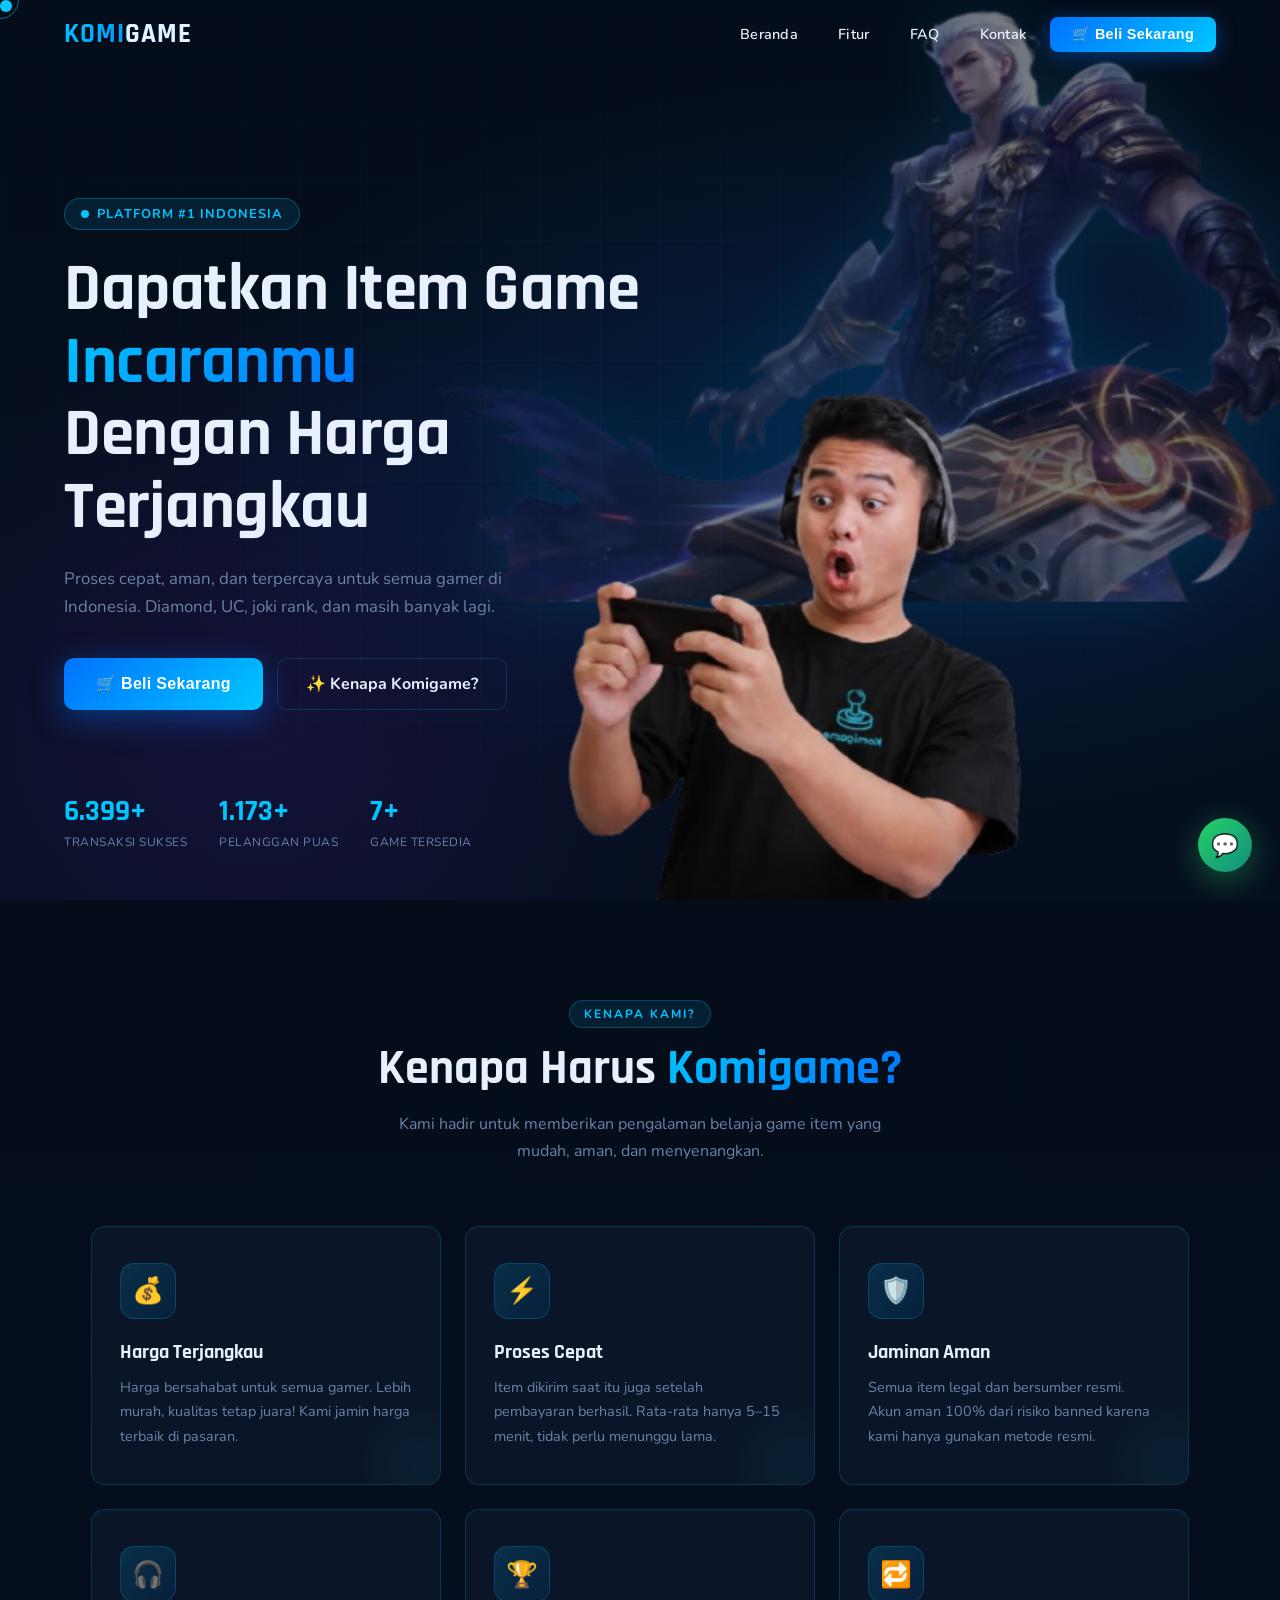
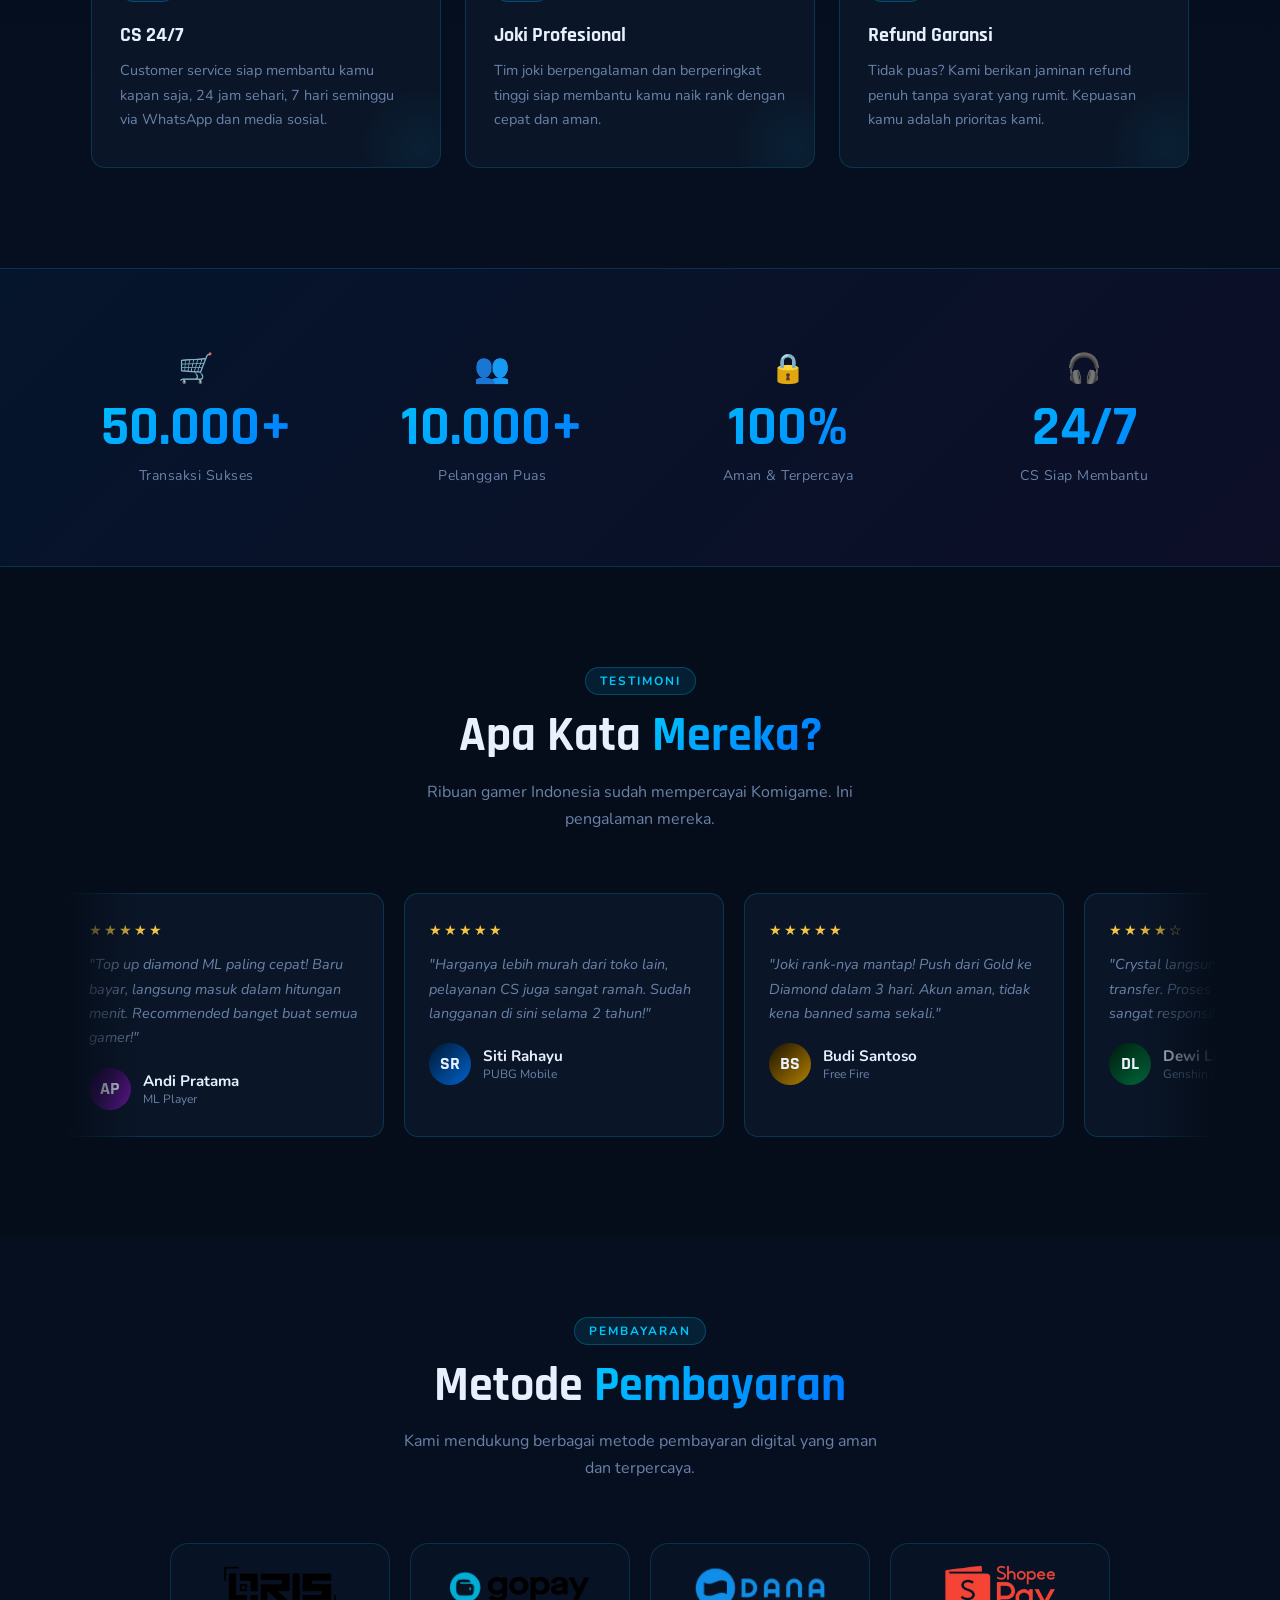
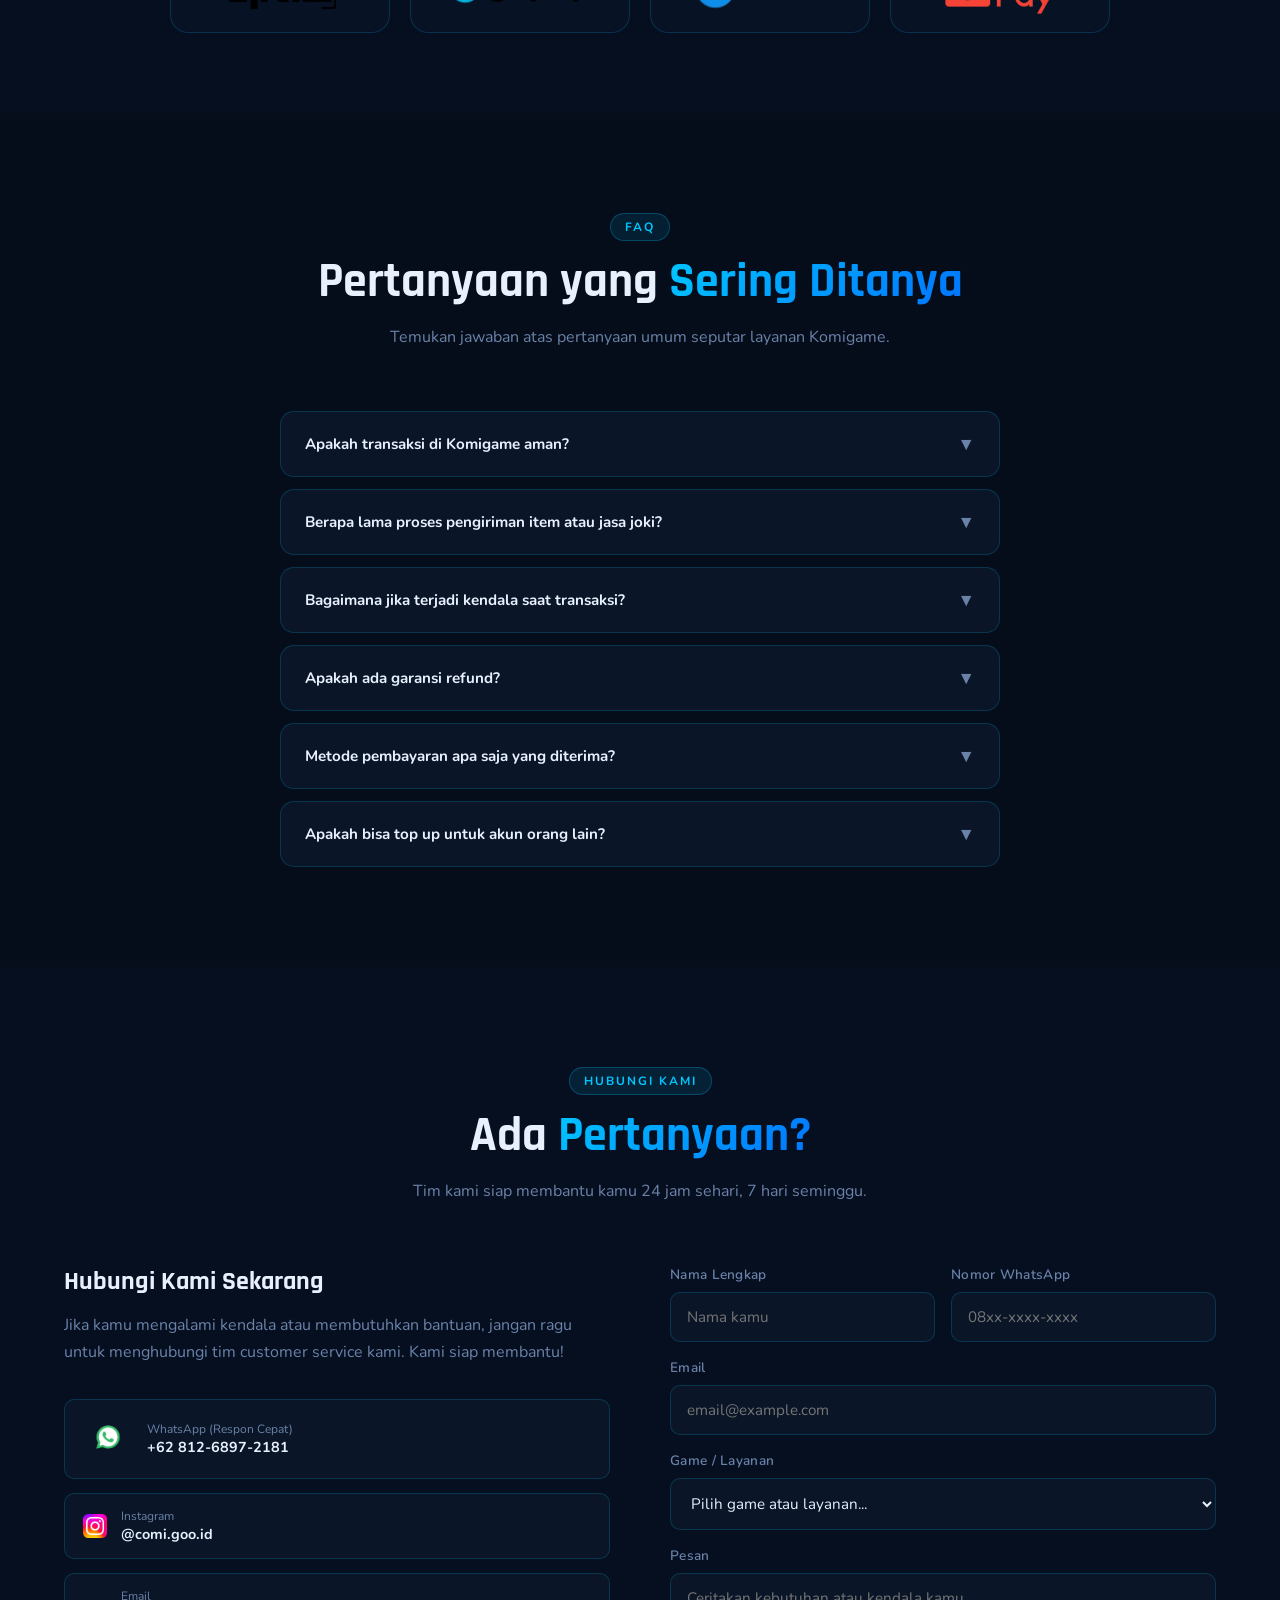
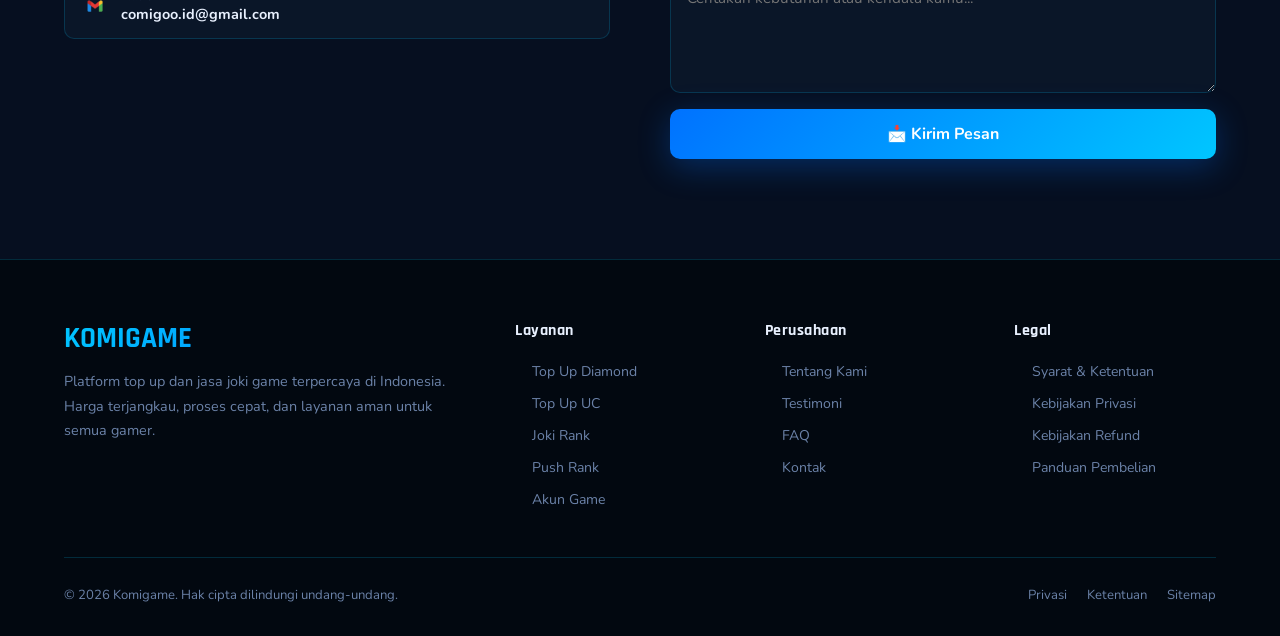
==== commit e56abfb9: "Update index.html" ====
--- a/index.html
+++ b/index.html
@@ -1,6 +1,16 @@
 <!DOCTYPE html>
 <html lang="id" data-theme="dark">
 <head>
+<!-- Google tag (gtag.js) -->
+<script async src="https://www.googletagmanager.com/gtag/js?id=G-70ZSMBXP6T"></script>
+<script>
+  window.dataLayer = window.dataLayer || [];
+  function gtag(){dataLayer.push(arguments);}
+  gtag('js', new Date());
+
+  gtag('config', 'G-70ZSMBXP6T');
+</script>
+  
   <meta charset="UTF-8">
   <meta name="viewport" content="width=device-width, initial-scale=1.0">
   <title>Komigame — Item Game & Joki Terpercaya</title>
